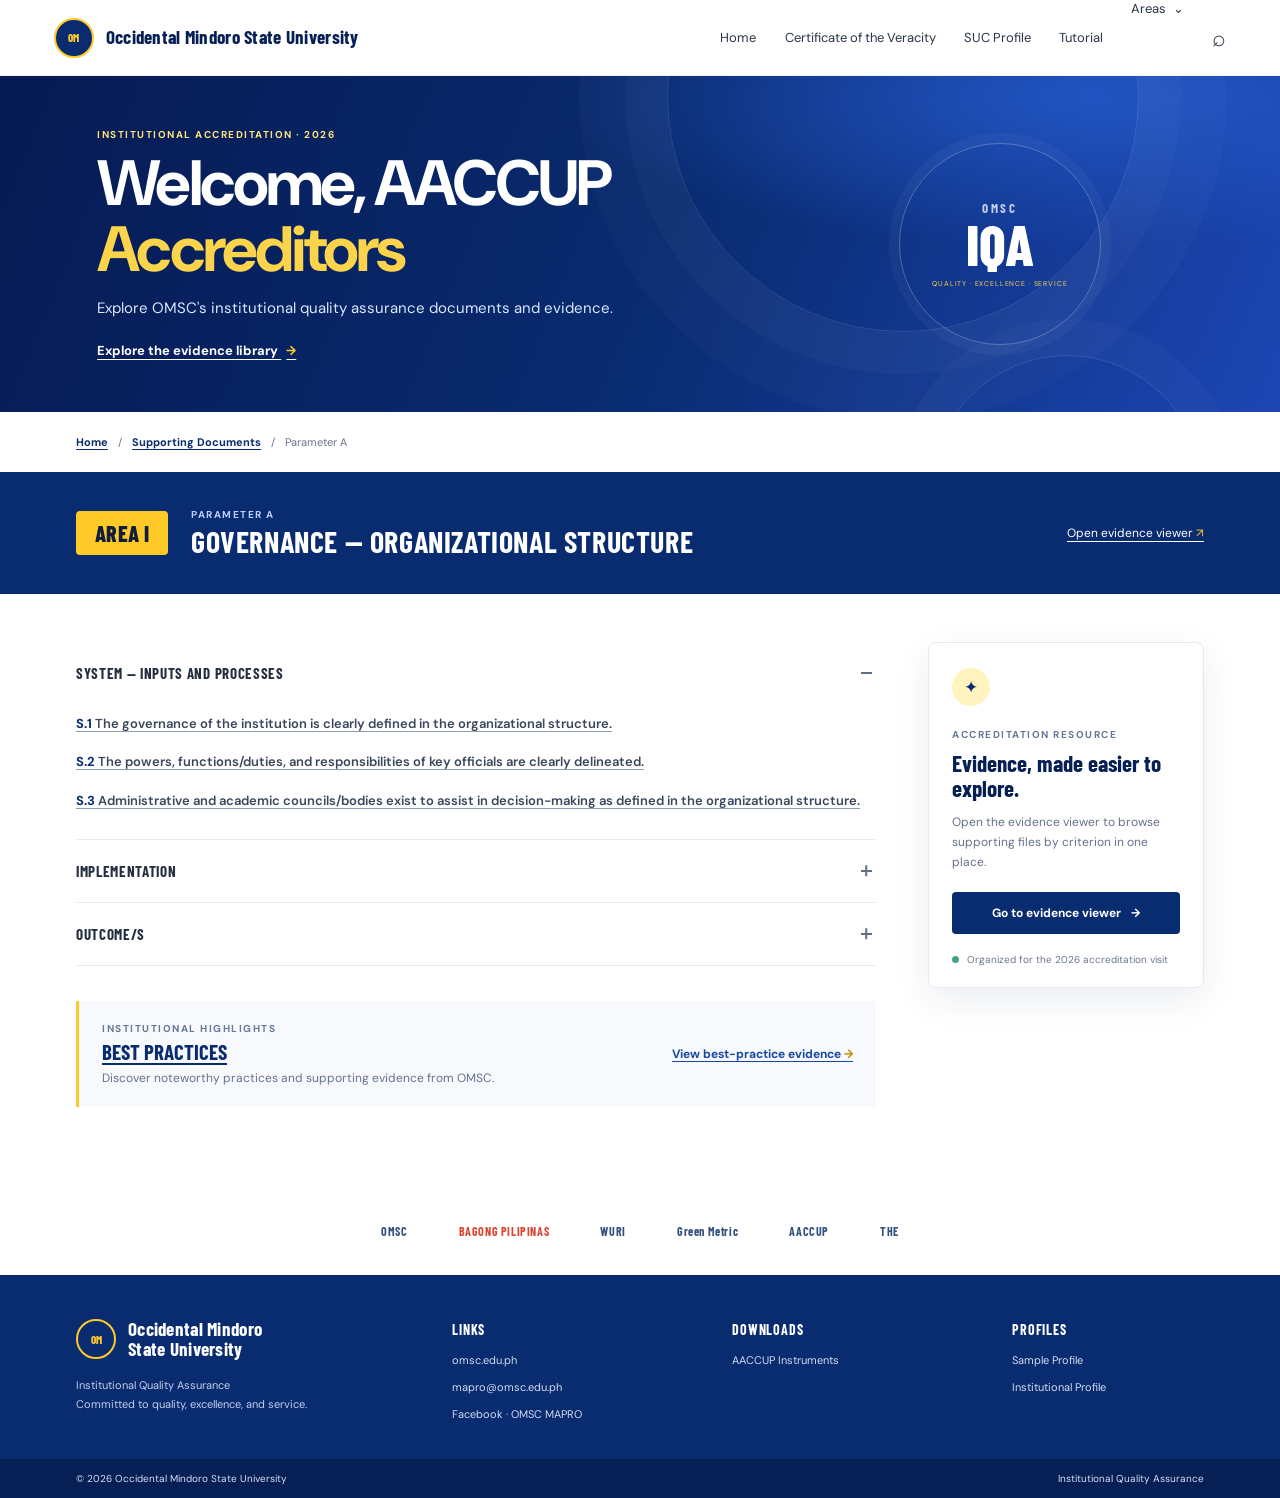
==== index.html @ 4f7237bc "Add files via upload" ====
<!doctype html>
<html lang="en">
  <head>
    <meta charset="utf-8">
    <meta name="viewport" content="width=device-width, initial-scale=1">
    <meta name="theme-color" content="#092b70">
    <meta name="description" content="Occidental Mindoro State University's institutional accreditation supporting documents.">
    <title>Area I — Governance and Organizational Structure | OMSC IQA</title>
    <link rel="stylesheet" href="styles.css">
  </head>
  <body>
    <a class="skip-link" href="#main">Skip to content</a>
    <header class="site-header">
      <a class="brand" href="index.html" aria-label="OMSC Institutional Quality Assurance home">
        <span class="brand-mark" aria-hidden="true">OM</span>
        <span class="brand-name">Occidental Mindoro<br class="brand-break"> State University</span>
      </a>
      <button class="menu-toggle" type="button" aria-expanded="false" aria-controls="site-nav">
        <span class="sr-only">Toggle navigation</span>
        <span></span><span></span><span></span>
      </button>
      <nav class="site-nav" id="site-nav" aria-label="Main navigation">
        <a href="index.html">Home</a>
        <a href="#veracity">Certificate of the Veracity</a>
        <a href="#profile">SUC Profile</a>
        <a href="#tutorial">Tutorial</a>
        <details class="areas-menu">
          <summary>Areas <span aria-hidden="true">⌄</span></summary>
          <div class="areas-dropdown">
            <a href="index.html" aria-current="page">Area I · Governance</a>
            <a href="evidence.html">Accreditation Evidence Viewer</a>
          </div>
        </details>
        <a class="nav-search" href="evidence.html" aria-label="Search accreditation evidence">⌕</a>
      </nav>
    </header>

    <main id="main">
      <section class="hero" aria-labelledby="hero-title">
        <div class="hero-inner">
          <p class="eyebrow">Institutional Accreditation · 2026</p>
          <h1 id="hero-title">Welcome, AACCUP<br><span>Accreditors</span></h1>
          <p class="hero-copy">Explore OMSC's institutional quality assurance documents and evidence.</p>
          <a class="hero-link" href="evidence.html">Explore the evidence library <span aria-hidden="true">→</span></a>
        </div>
        <div class="hero-seal" aria-hidden="true"><span>OMSC</span><strong>IQA</strong><small>QUALITY · EXCELLENCE · SERVICE</small></div>
      </section>

      <div class="breadcrumb-wrap">
        <nav class="breadcrumbs" aria-label="Breadcrumb">
          <a href="index.html">Home</a><span aria-hidden="true">/</span>
          <a href="index.html">Supporting Documents</a><span aria-hidden="true">/</span>
          <span aria-current="page">Parameter A</span>
        </nav>
      </div>

      <section class="area-heading">
        <div class="area-heading-inner">
          <span class="area-label">AREA I</span>
          <div>
            <p class="eyebrow">Parameter A</p>
            <h2>Governance — Organizational Structure</h2>
          </div>
          <a class="heading-action" href="evidence.html">Open evidence viewer <span aria-hidden="true">↗</span></a>
        </div>
      </section>

      <section class="content-layout" aria-label="Parameter A criteria">
        <div class="criteria-column">
          <article class="criteria-section">
            <details open>
              <summary><span>System — Inputs and Processes</span><span class="summary-icon" aria-hidden="true"></span></summary>
              <ul class="criteria-list">
                <li><a href="evidence.html?criterion=S.1"><span class="criterion-id">S.1</span> The governance of the institution is clearly defined in the organizational structure.</a></li>
                <li><a href="evidence.html?criterion=S.2"><span class="criterion-id">S.2</span> The powers, functions/duties, and responsibilities of key officials are clearly delineated.</a></li>
                <li><a href="evidence.html?criterion=S.3"><span class="criterion-id">S.3</span> Administrative and academic councils/bodies exist to assist in decision-making as defined in the organizational structure.</a></li>
              </ul>
            </details>
          </article>

          <article class="criteria-section">
            <details>
              <summary><span>Implementation</span><span class="summary-icon" aria-hidden="true"></span></summary>
              <ul class="criteria-list">
                <li><a href="evidence.html?criterion=I.1"><span class="criterion-id">I.1</span> The policy-making body demonstrates strong leadership and supports the institution's programs and operations.</a></li>
                <li><a href="evidence.html?criterion=I.2"><span class="criterion-id">I.2</span> The key officials follow the functional relationship structure in decision-making.</a></li>
                <li><a href="evidence.html?criterion=I.3"><span class="criterion-id">I.3</span> The organizational structure is used in defining the lines of communication and coordination.</a></li>
                <li><a href="evidence.html?criterion=I.4"><span class="criterion-id">I.4</span> The Administrative and Academic Councils function effectively.</a></li>
              </ul>
            </details>
          </article>

          <article class="criteria-section">
            <details>
              <summary><span>Outcome/s</span><span class="summary-icon" aria-hidden="true"></span></summary>
              <ul class="criteria-list">
                <li><a href="evidence.html?criterion=O.1"><span class="criterion-id">O.1</span> Functions of various units and implementation of programs and projects are well-coordinated.</a></li>
                <li><a href="evidence.html?criterion=O.2"><span class="criterion-id">O.2</span> Conflict in administrative jurisdictions and official relationships are minimal.</a></li>
                <li><a href="evidence.html?criterion=O.3"><span class="criterion-id">O.3</span> Stakeholders feel satisfied in the management of the institution.</a></li>
                <li><a href="evidence.html?criterion=O.4"><span class="criterion-id">O.4</span> Stronger cooperation and coordination among individuals and units are observable.</a></li>
                <li><a href="evidence.html?criterion=O.5"><span class="criterion-id">O.5</span> The governing body demonstrates integrity and objectivity in all transactions in the pursuit of the mission of the institution.</a></li>
                <li><a href="evidence.html?criterion=O.6"><span class="criterion-id">O.6</span> Various stakeholders' expression of satisfaction with openness and transparency in the dissemination of the Governing Body's decisions.</a></li>
              </ul>
            </details>
          </article>

          <section class="best-practices">
            <div>
              <p class="eyebrow">Institutional highlights</p>
              <h3><a href="evidence.html?criterion=BP">Best Practices</a></h3>
              <p>Discover noteworthy practices and supporting evidence from OMSC.</p>
            </div>
            <a class="text-link" href="evidence.html?criterion=BP">View best-practice evidence <span aria-hidden="true">→</span></a>
          </section>
        </div>
        <aside class="side-card">
          <span class="side-card-icon" aria-hidden="true">✦</span>
          <p class="eyebrow">Accreditation resource</p>
          <h3>Evidence, made easier to explore.</h3>
          <p>Open the evidence viewer to browse supporting files by criterion in one place.</p>
          <a class="button button-primary" href="evidence.html">Go to evidence viewer <span aria-hidden="true">→</span></a>
          <div class="side-card-note"><span class="status-dot"></span> Organized for the 2026 accreditation visit</div>
        </aside>
      </section>
    </main>

    <footer class="site-footer">
      <div class="footer-partners" aria-label="OMSC partner and recognition organizations">
        <span>OMSC</span><span>BAGONG PILIPINAS</span><span>WURI</span><span>Green Metric</span><span>AACCUP</span><span>THE</span>
      </div>
      <div class="footer-main">
        <div class="footer-about">
          <a class="brand brand-footer" href="index.html"><span class="brand-mark" aria-hidden="true">OM</span><span class="brand-name">Occidental Mindoro<br> State University</span></a>
          <p>Institutional Quality Assurance<br>Committed to quality, excellence, and service.</p>
        </div>
        <div class="footer-column"><h2>Links</h2><a href="https://omsc.edu.ph/">omsc.edu.ph</a><a href="mailto:mapro@omsc.edu.ph">mapro@omsc.edu.ph</a><a href="https://www.facebook.com/omscmapro">Facebook · OMSC MAPRO</a></div>
        <div class="footer-column"><h2>Downloads</h2><a href="#downloads">AACCUP Instruments</a></div>
        <div class="footer-column"><h2>Profiles</h2><a href="#profile">Sample Profile</a><a href="#profile">Institutional Profile</a></div>
      </div>
      <div class="footer-bottom"><span>© 2026 Occidental Mindoro State University</span><span>Institutional Quality Assurance</span></div>
    </footer>
    <script src="app.js"></script>
  </body>
</html>
---- styles.css ----
@import url("https://fonts.googleapis.com/css2?family=Barlow+Condensed:wght@600;700;800&family=DM+Sans:wght@400;500;600;700&display=swap");

:root {
  color-scheme: light;
  --navy: #092b70;
  --deep-navy: #061f55;
  --blue: #17499f;
  --gold: #ffc928;
  --ink: #17233a;
  --muted: #64718a;
  --line: #e4e9f1;
  --pale: #f4f7fc;
  --white: #fff;
  --shadow: 0 12px 36px rgba(19, 40, 79, .08);
  font-family: "DM Sans", "Segoe UI", sans-serif;
  color: var(--ink);
  background: #fff;
  font-synthesis: none;
  text-rendering: optimizeLegibility;
}

* { box-sizing: border-box; }
body { margin: 0; min-width: 320px; }
a { color: inherit; }
button, input { font: inherit; }
.sr-only { position: absolute; width: 1px; height: 1px; padding: 0; margin: -1px; overflow: hidden; clip: rect(0, 0, 0, 0); white-space: nowrap; border: 0; }
.skip-link { position: absolute; z-index: 20; top: -50px; left: 12px; padding: 10px 14px; background: #fff; color: var(--navy); }
.skip-link:focus { top: 10px; }

.site-header { height: 76px; padding: 0 clamp(20px, 4.2vw, 72px); display: flex; align-items: center; justify-content: space-between; gap: 24px; background: var(--white); position: relative; z-index: 5; border-bottom: 1px solid #eef1f5; }
.brand { display: inline-flex; align-items: center; gap: 12px; color: var(--deep-navy); text-decoration: none; flex-shrink: 0; }
.brand-mark { display: grid; place-items: center; width: 40px; aspect-ratio: 1; border-radius: 50%; border: 2px solid var(--gold); outline: 2px solid var(--navy); outline-offset: -5px; color: var(--gold); background: var(--navy); font: 800 11px "Barlow Condensed", sans-serif; }
.brand-name { font: 700 19px/1.06 "Barlow Condensed", "Arial Narrow", sans-serif; letter-spacing: .015em; }
.brand-break { display: none; }
.site-nav { height: 100%; display: flex; align-items: center; gap: clamp(15px, 2.2vw, 35px); }
.site-nav > a, .areas-menu > summary { display: flex; align-items: center; gap: 7px; color: #29354a; text-decoration: none; font-size: 13px; white-space: nowrap; cursor: pointer; transition: color .2s; }
.site-nav > a:hover, .areas-menu > summary:hover { color: var(--blue); }
.areas-menu { height: 100%; position: relative; display: flex; align-items: center; }
.areas-menu > summary { list-style: none; }
.areas-menu > summary::-webkit-details-marker { display: none; }
.areas-dropdown { position: absolute; top: calc(100% - 5px); right: 0; width: 245px; background: #fff; border: 1px solid var(--line); border-radius: 10px; box-shadow: var(--shadow); padding: 8px; }
.areas-dropdown a { display: block; padding: 11px 12px; border-radius: 6px; font-size: 13px; text-decoration: none; }
.areas-dropdown a:hover, .areas-dropdown a[aria-current="page"] { color: var(--blue); background: var(--pale); }
.nav-search { font-size: 23px !important; font-weight: 500; }
.menu-toggle { display: none; }

.hero { min-height: 336px; overflow: hidden; position: relative; display: flex; align-items: center; padding: 48px max(7.6vw, 30px); color: #fff; background: radial-gradient(ellipse at 85% 6%, rgba(38, 93, 209, .75), transparent 34%), linear-gradient(112deg, #061b54 2%, #092b70 52%, #1c46b4 100%); }
.hero::before, .hero::after { content: ""; position: absolute; border: 1px solid rgba(255,255,255,.12); border-radius: 50%; pointer-events: none; }
.hero::before { width: 470px; height: 470px; right: 11%; top: -216px; box-shadow: 0 0 0 42px rgba(255,255,255,.025), 0 0 0 88px rgba(255,255,255,.02); }
.hero::after { width: 270px; height: 270px; right: 6%; bottom: -215px; box-shadow: 0 0 0 36px rgba(255,255,255,.025); }
.hero-inner { position: relative; z-index: 1; max-width: 720px; }
.eyebrow { margin: 0 0 10px; color: #667797; font-size: 10px; font-weight: 700; letter-spacing: .15em; text-transform: uppercase; }
.hero .eyebrow { color: #ffe37a; }
.hero h1 { margin: 0; font-size: clamp(38px, 5.3vw, 64px); line-height: 1.02; letter-spacing: -.045em; font-weight: 700; }
.hero h1 span { color: #fbd44c; }
.hero-copy { margin: 16px 0 21px; color: #dce7ff; font-size: 15px; }
.hero-link { color: #fff; font-size: 13px; font-weight: 700; text-underline-offset: 4px; }
.hero-link span { margin-left: 5px; color: var(--gold); }
.hero-seal { position: absolute; right: 14%; top: 50%; transform: translateY(-50%); width: 202px; height: 202px; border: 1px solid rgba(255,255,255,.26); outline: 10px solid rgba(255,255,255,.035); border-radius: 50%; display: flex; flex-direction: column; align-items: center; justify-content: center; color: rgba(255,255,255,.75); }
.hero-seal span { font: 700 13px "Barlow Condensed", sans-serif; letter-spacing: .2em; }
.hero-seal strong { color: #fff; font: 800 57px/.98 "Barlow Condensed", sans-serif; }
.hero-seal small { margin-top: 8px; color: #fbd44c; font-size: 7px; letter-spacing: .12em; }

.breadcrumb-wrap { max-width: 1180px; margin: 0 auto; padding: 23px 26px; }
.breadcrumbs { display: flex; flex-wrap: wrap; align-items: center; gap: 10px; color: #69758a; font-size: 11px; }
.breadcrumbs a { color: var(--navy); font-weight: 700; text-decoration: underline; text-underline-offset: 3px; }
.area-heading { background: var(--navy); color: #fff; }
.area-heading-inner { max-width: 1180px; min-height: 122px; padding: 23px 26px; margin: 0 auto; display: flex; align-items: center; gap: 23px; }
.area-label { display: inline-flex; align-items: center; justify-content: center; flex: 0 0 auto; min-width: 92px; height: 44px; padding: 0 13px; color: #101d3b; background: var(--gold); border-radius: 4px; font: 800 22px "Barlow Condensed", sans-serif; letter-spacing: .02em; }
.area-heading .eyebrow { margin-bottom: 3px; color: #bdd0ff; }
.area-heading h2 { margin: 0; font: 700 clamp(21px, 3vw, 30px)/1.15 "Barlow Condensed", "Arial Narrow", sans-serif; text-transform: uppercase; letter-spacing: .02em; }
.heading-action { margin-left: auto; color: #fff; font-size: 12px; text-underline-offset: 4px; white-space: nowrap; }
.heading-action span { color: var(--gold); }

.content-layout { max-width: 1180px; margin: 0 auto; padding: 48px 26px 80px; display: grid; grid-template-columns: minmax(0, 1fr) 276px; gap: 52px; align-items: start; }
.criteria-column { min-width: 0; }
.criteria-section { border-bottom: 1px solid var(--line); }
.criteria-section details > summary { min-height: 62px; display: flex; justify-content: space-between; align-items: center; gap: 16px; color: #252f40; font: 700 15px "Barlow Condensed", "Arial Narrow", sans-serif; text-transform: uppercase; letter-spacing: .045em; list-style: none; cursor: pointer; }
.criteria-section details > summary::-webkit-details-marker { display: none; }
.summary-icon { position: relative; flex: 0 0 18px; width: 18px; height: 18px; }
.summary-icon::before, .summary-icon::after { content: ""; position: absolute; top: 8px; left: 3px; width: 11px; height: 1.5px; background: #627087; transition: transform .2s; }
.summary-icon::after { transform: rotate(90deg); }
.criteria-section details[open] .summary-icon::after { transform: rotate(0); }
.criteria-list { list-style: none; margin: 0; padding: 0 0 20px; }
.criteria-list li { padding: 8px 0; }
.criteria-list a { display: inline; color: #39465b; font-size: 13px; font-weight: 600; line-height: 1.65; text-decoration: underline; text-decoration-color: #8d9bb0; text-underline-offset: 3px; transition: color .15s, text-decoration-color .15s; }
.criteria-list a:hover { color: #17499f; text-decoration-color: var(--gold); }
.criterion-id { color: var(--navy); font-weight: 700; white-space: nowrap; }
.best-practices { margin-top: 35px; padding: 21px 23px; display: flex; align-items: center; justify-content: space-between; gap: 22px; background: #f7f9fd; border-left: 3px solid var(--gold); }
.best-practices .eyebrow { margin-bottom: 4px; }
.best-practices h3 { margin: 0; font: 700 21px "Barlow Condensed", sans-serif; text-transform: uppercase; }
.best-practices h3 a { color: var(--navy); text-decoration: underline; text-underline-offset: 3px; }
.best-practices p:last-child { margin: 6px 0 0; color: var(--muted); font-size: 12px; }
.text-link { color: var(--blue); font-size: 12px; font-weight: 700; text-decoration: underline; text-underline-offset: 3px; white-space: nowrap; }
.text-link span { color: #bd8d00; }
.side-card { padding: 25px 23px 20px; border: 1px solid var(--line); border-radius: 8px; box-shadow: var(--shadow); }
.side-card-icon { display: grid; place-items: center; width: 38px; height: 38px; margin-bottom: 22px; border-radius: 50%; color: var(--navy); background: #fff3bf; font-size: 17px; }
.side-card h3 { margin: 0 0 10px; color: var(--deep-navy); font: 700 23px/1.1 "Barlow Condensed", sans-serif; }
.side-card > p:not(.eyebrow) { margin: 0 0 19px; color: var(--muted); font-size: 12px; line-height: 1.7; }
.button { min-height: 42px; padding: 0 15px; display: inline-flex; align-items: center; justify-content: center; gap: 10px; border: 0; border-radius: 4px; font-size: 12px; font-weight: 700; text-decoration: none; transition: background .15s, transform .15s; }
.button:hover { transform: translateY(-1px); }
.button-primary { color: #fff; background: var(--navy); }
.button-primary:hover { background: #12418f; }
.side-card .button { width: 100%; }
.side-card-note { margin-top: 18px; display: flex; align-items: flex-start; gap: 8px; color: #6a778c; font-size: 10px; line-height: 1.5; }
.status-dot { width: 7px; height: 7px; margin-top: 4px; flex: 0 0 7px; border-radius: 50%; background: #45a47a; }

.footer-partners { min-height: 88px; padding: 20px 24px; display: flex; justify-content: center; align-items: center; flex-wrap: wrap; gap: clamp(20px, 4vw, 58px); color: #34517c; background: #fff; }
.footer-partners span { font: 700 12px "Barlow Condensed", sans-serif; letter-spacing: .05em; }
.footer-partners span:nth-child(2) { color: #d94733; }
.footer-main { padding: 44px max(calc((100vw - 1128px)/2), 32px) 38px; display: grid; grid-template-columns: 1.4fr 1fr 1fr .8fr; gap: 40px; color: #fff; background: var(--navy); }
.brand-footer { color: #fff; }
.brand-footer .brand-mark { border-color: var(--gold); }
.footer-about p { margin: 16px 0 0; color: #c4d0e9; font-size: 11px; line-height: 1.8; }
.footer-column { display: flex; flex-direction: column; align-items: flex-start; gap: 13px; }
.footer-column h2 { margin: 2px 0 2px; font: 700 14px "Barlow Condensed", sans-serif; letter-spacing: .06em; text-transform: uppercase; }
.footer-column a { color: #d3ddf1; font-size: 11px; text-decoration: none; }
.footer-column a:hover { color: #fff; text-decoration: underline; text-underline-offset: 3px; }
.footer-bottom { padding: 13px max(calc((100vw - 1128px)/2), 32px); display: flex; justify-content: space-between; gap: 12px; color: #d7e0f2; background: var(--deep-navy); font-size: 10px; }

/* Evidence viewer */
.viewer-page { background: #f4f6fa; min-height: 100vh; }
.viewer-main { max-width: 1320px; padding: 22px 30px 54px; margin: 0 auto; }
.viewer-breadcrumbs { margin-bottom: 18px; }
.viewer-intro { min-height: 177px; padding: 27px 34px; display: flex; justify-content: space-between; align-items: center; gap: 25px; color: #fff; background: linear-gradient(110deg, var(--deep-navy), #123c91); border-radius: 9px 9px 0 0; position: relative; overflow: hidden; }
.viewer-intro::after { content: ""; position: absolute; width: 260px; height: 260px; right: 16%; top: -150px; border: 1px solid rgba(255,255,255,.12); border-radius: 50%; box-shadow: 0 0 0 28px rgba(255,255,255,.03), 0 0 0 59px rgba(255,255,255,.025); }
.viewer-intro > * { position: relative; z-index: 1; }
.viewer-intro .eyebrow { color: #ffe37a; }
.viewer-intro h1 { margin: 0; font-size: clamp(28px, 4vw, 42px); line-height: 1.1; letter-spacing: -.035em; }
.viewer-intro h1 span { color: #fbd44c; }
.intro-copy { max-width: 640px; margin: 10px 0 0; color: #d6e2fc; font-size: 13px; line-height: 1.6; }
.button-light { flex: 0 0 auto; color: var(--navy); background: #fff; }
.button-light:hover { background: #fff3c1; }
.viewer-workspace { min-height: 590px; display: grid; grid-template-columns: 332px minmax(0, 1fr); background: #fff; border-radius: 0 0 9px 9px; box-shadow: var(--shadow); overflow: hidden; }
.evidence-sidebar { padding: 25px 20px 18px; border-right: 1px solid var(--line); display: flex; flex-direction: column; }
.sidebar-heading { display: flex; justify-content: space-between; align-items: center; }
.sidebar-heading .eyebrow { margin-bottom: 3px; }
.sidebar-heading h2 { margin: 0; color: var(--deep-navy); font: 700 25px "Barlow Condensed", sans-serif; }
.area-label-small { min-width: 35px; width: 35px; height: 35px; padding: 0; font-size: 19px; }
.sidebar-subtitle { margin: 8px 0 18px; color: var(--muted); font-size: 11px; }
.search-field { height: 38px; display: flex; align-items: center; gap: 8px; padding: 0 10px; border: 1px solid #e0e6ef; border-radius: 5px; color: #8390a4; }
.search-field > span { font-size: 22px; }
.search-field input { width: 100%; border: 0; outline: 0; color: var(--ink); background: transparent; font-size: 11px; }
.search-field:focus-within { border-color: #7296d3; box-shadow: 0 0 0 3px rgba(23,73,159,.08); }
.filter-row { margin: 12px 0 14px; display: flex; flex-wrap: wrap; gap: 5px; }
.filter-chip { padding: 5px 8px; color: #68758a; border: 1px solid #e3e8f0; border-radius: 3px; background: #fff; font-size: 9px; cursor: pointer; }
.filter-chip:hover, .filter-chip.is-active { color: #fff; border-color: var(--navy); background: var(--navy); }
.criteria-navigation { flex: 1; }
.criteria-group { margin-bottom: 15px; }
.criteria-group h3 { margin: 0 0 5px; color: #65728a; font: 700 10px "Barlow Condensed", sans-serif; letter-spacing: .07em; text-transform: uppercase; }
.criterion-option { width: 100%; padding: 9px 8px; display: flex; align-items: flex-start; gap: 9px; text-align: left; color: #58657b; border: 0; border-radius: 4px; background: transparent; cursor: pointer; }
.criterion-option:hover { background: #f5f7fb; }
.criterion-option.is-selected { color: var(--navy); background: #edf3ff; }
.option-id { flex: 0 0 32px; color: var(--blue); font-size: 10px; font-weight: 700; }
.option-text { font-size: 10px; line-height: 1.45; }
.no-results { color: var(--muted); font-size: 12px; }
.sidebar-foot { padding-top: 13px; display: flex; align-items: flex-start; gap: 8px; border-top: 1px solid var(--line); color: #7a879a; font-size: 9px; line-height: 1.45; }
.document-panel { min-width: 0; display: flex; flex-direction: column; }
.document-toolbar { min-height: 48px; padding: 0 25px; display: flex; justify-content: space-between; align-items: center; gap: 12px; border-bottom: 1px solid var(--line); }
.document-crumb { display: flex; align-items: center; gap: 8px; color: #7c899b; font-size: 10px; }
.document-label { color: #7a879b; font-size: 8px; font-weight: 700; letter-spacing: .1em; }
.document-content { flex: 1; padding: 27px; display: flex; flex-direction: column; }
.selected-criterion { margin-bottom: 23px; }
.selected-criterion .eyebrow { margin-bottom: 8px; }
.selected-criterion h1 { margin: 0; color: var(--deep-navy); font: 700 23px "Barlow Condensed", sans-serif; }
.selected-criterion h1 .criterion-id { margin-right: 5px; }
.selected-description { max-width: 780px; margin: 8px 0 0; color: #59677d; font-size: 12px; line-height: 1.65; }
.evidence-picker { margin: -5px 0 16px; }
.evidence-picker-label { display: block; margin-bottom: 7px; color: #65728a; font-size: 10px; font-weight: 700; }
.evidence-picker-options { display: flex; flex-wrap: wrap; gap: 7px; }
.evidence-option { min-height: 34px; padding: 7px 10px; display: inline-flex; align-items: center; gap: 7px; color: #53627a; border: 1px solid #dfe5ee; border-radius: 4px; background: #fff; font-size: 10px; text-align: left; cursor: pointer; }
.evidence-option:hover { border-color: #9aafd1; background: #f7f9fd; }
.evidence-option.is-selected { color: var(--navy); border-color: #9bb4dd; background: #edf3ff; font-weight: 700; }
.evidence-option > span { color: #a27a08; font-size: 13px; }
.evidence-config-warning { margin: -5px 0 13px; color: #9c451e; font-size: 10px; line-height: 1.5; }
.drive-path { margin: -5px 0 21px; padding: 13px 15px; display: flex; align-items: center; flex-wrap: wrap; gap: 8px; color: #64718a; border: 1px solid #e3e8f0; border-radius: 5px; background: #f8faff; font-size: 11px; line-height: 1.6; }
.drive-path a { color: var(--blue); text-decoration: none; }
.drive-path a:hover { text-decoration: underline; text-underline-offset: 3px; }
.drive-path [aria-current="page"] { color: var(--deep-navy); font-weight: 700; }
.path-separator { color: #9aa6b8; font-size: 16px; }
.pdf-library { margin-bottom: 22px; }
.pdf-library-heading, .pdf-preview-heading { margin-bottom: 10px; display: flex; align-items: center; justify-content: space-between; gap: 14px; }
.pdf-library-heading .eyebrow, .pdf-preview-heading .eyebrow { margin-bottom: 3px; }
.pdf-library-heading h2, .pdf-preview-heading h2 { margin: 0; color: var(--deep-navy); font: 700 18px "Barlow Condensed", sans-serif; overflow-wrap: anywhere; }
.file-count { padding: 5px 9px; color: #53627a; border: 1px solid #e2e7ef; border-radius: 20px; background: #fff; font-size: 10px; white-space: nowrap; }
.pdf-file-list { overflow: hidden; border: 1px solid #e0e6ef; border-radius: 6px; }
.pdf-file-card { min-width: 0; display: flex; align-items: center; justify-content: space-between; gap: 12px; padding: 10px 13px; background: #fff; }
.pdf-file-card + .pdf-file-card { border-top: 1px solid #e8ecf2; }
.pdf-file-card:hover { background: #f9fbff; }
.pdf-file-card.is-selected { background: #f0f5ff; box-shadow: inset 3px 0 0 var(--blue); }
.pdf-file-select { min-width: 0; padding: 0; display: flex; align-items: center; gap: 11px; flex: 1; border: 0; background: transparent; text-align: left; cursor: pointer; }
.pdf-icon { width: 30px; height: 36px; flex: 0 0 30px; display: grid; place-items: center; color: #fff; background: #d74b4b; border-radius: 3px; font-size: 8px; font-weight: 700; }
.pdf-file-info { min-width: 0; display: flex; flex-direction: column; gap: 4px; }
.pdf-file-name { color: #293750; font-size: 11px; font-weight: 600; line-height: 1.4; overflow-wrap: anywhere; }
.pdf-file-meta { display: flex; flex-wrap: wrap; gap: 5px 12px; color: #7c899d; font-size: 9px; }
.pdf-open-link { flex: 0 0 auto; color: var(--blue); font-size: 10px; font-weight: 700; text-decoration: none; }
.pdf-open-link:hover { text-decoration: underline; text-underline-offset: 3px; }
.pdf-preview { min-width: 0; }
.pdf-preview-heading { align-items: flex-end; }
.pdf-preview-heading > div { min-width: 0; }
.pdf-preview-heading h2 { max-width: 600px; }
.pdf-preview-heading .button { flex: 0 0 auto; }
.folder-browser { min-width: 0; }
.folder-browser-heading { margin-bottom: 10px; display: flex; align-items: flex-end; justify-content: space-between; gap: 14px; }
.folder-browser-heading h2 { margin: 0; color: var(--deep-navy); font: 700 18px "Barlow Condensed", sans-serif; overflow-wrap: anywhere; }
.folder-preview-frame { height: min(65vh, 720px); min-height: 420px; }
.folder-preview-frame iframe { min-height: 420px; }
.drive-actions { padding-bottom: 13px; display: flex; justify-content: space-between; align-items: center; gap: 14px; }
.drive-status { display: flex; align-items: center; gap: 7px; color: #53657d; font-size: 10px; }
.preview-frame { min-height: 390px; flex: 1; overflow: hidden; border: 1px solid #e0e6ef; border-radius: 5px; background: #f8f9fc; }
.preview-frame iframe { width: 100%; height: 100%; min-height: 390px; border: 0; }
.pdf-preview-frame { height: min(65vh, 720px); min-height: 420px; }
.pdf-preview-frame iframe { min-height: 420px; }
.preview-note { margin: 10px 0 0; color: #7a8799; font-size: 10px; line-height: 1.5; }
.empty-evidence { min-height: 370px; flex: 1; padding: 35px; display: flex; flex-direction: column; align-items: center; justify-content: center; text-align: center; border: 1px dashed #d3dce9; border-radius: 6px; background: #fafbfe; }
.empty-icon { width: 48px; height: 48px; margin-bottom: 17px; display: grid; place-items: center; border-radius: 50%; color: var(--navy); background: #eaf0fb; font-size: 20px; }
.empty-evidence .eyebrow { margin-bottom: 6px; }
.empty-evidence h2 { margin: 0; color: var(--deep-navy); font: 700 22px "Barlow Condensed", sans-serif; }
.empty-evidence > p:not(.eyebrow) { max-width: 450px; color: #69768b; font-size: 11px; line-height: 1.7; }
.empty-evidence code { padding: 2px 4px; color: var(--navy); background: #edf1f8; border-radius: 3px; }
.empty-evidence .text-link { margin-top: 7px; }
.viewer-footer { max-width: 1320px; margin: 0 auto; padding: 0 30px 24px; display: flex; justify-content: space-between; gap: 12px; color: #6c788c; font-size: 10px; }
.viewer-footer a { color: var(--navy); font-weight: 700; }

@media (min-width: 901px) {
  .site-header { position: sticky; top: 0; }
}

@media (max-width: 900px) {
  .site-header { padding: 0 24px; }
  .site-nav { gap: 15px; }
  .site-nav > a, .areas-menu > summary { font-size: 11px; }
  .content-layout { grid-template-columns: minmax(0, 1fr) 245px; gap: 28px; }
  .hero-seal { right: 7%; opacity: .6; }
  .viewer-workspace { grid-template-columns: 1fr; }
  .evidence-sidebar { padding-right: 18px; padding-left: 18px; border-right: 0; border-bottom: 1px solid var(--line); }
  .document-content { padding: 22px; }
}

@media (max-width: 700px) {
  .site-header { height: 66px; padding: 0 18px; }
  .brand-mark { width: 35px; }
  .brand-name { font-size: 17px; }
  .brand-break { display: initial; }
  .menu-toggle { width: 40px; height: 40px; padding: 10px; display: flex; flex-direction: column; justify-content: center; gap: 5px; border: 1px solid var(--line); border-radius: 5px; background: #fff; }
  .menu-toggle span:not(.sr-only) { display: block; width: 18px; height: 2px; background: var(--navy); }
  .site-nav { position: absolute; top: 65px; left: 0; right: 0; height: auto; padding: 9px 18px 16px; display: none; flex-direction: column; align-items: stretch; gap: 0; background: #fff; border-bottom: 1px solid var(--line); box-shadow: 0 8px 15px rgba(13,34,72,.08); }
  .site-nav.is-open { display: flex; }
  .site-nav > a, .areas-menu > summary { min-height: 42px; font-size: 13px; }
  .areas-menu { min-height: 42px; display: block; }
  .areas-menu > summary { display: flex; }
  .areas-dropdown { z-index: 2; top: 36px; left: 0; right: auto; }
  .nav-search { display: none !important; }
  .hero { min-height: 315px; padding: 42px 25px; }
  .hero h1 { font-size: clamp(38px, 10vw, 54px); }
  .hero-copy { max-width: 330px; font-size: 13px; line-height: 1.6; }
  .hero-seal { width: 155px; height: 155px; right: -58px; top: 68%; opacity: .18; }
  .hero-seal strong { font-size: 42px; }
  .breadcrumb-wrap { padding: 18px 20px; }
  .area-heading-inner { min-height: 112px; padding: 20px; gap: 14px; }
  .area-label { min-width: 72px; height: 39px; padding: 0 8px; font-size: 18px; }
  .area-heading h2 { font-size: 22px; }
  .heading-action { display: none; }
  .content-layout { padding: 30px 20px 50px; grid-template-columns: 1fr; gap: 25px; }
  .criteria-section details > summary { min-height: 58px; }
  .criteria-list a { font-size: 12px; }
  .side-card { max-width: none; }
  .footer-partners { gap: 16px 24px; min-height: 76px; }
  .footer-main { padding: 32px 22px; grid-template-columns: 1fr 1fr; gap: 29px 20px; }
  .footer-about { grid-column: 1 / -1; }
  .footer-bottom { padding: 12px 22px; flex-direction: column; }
  .viewer-main { padding: 16px 14px 35px; }
  .viewer-intro { min-height: 185px; padding: 23px 20px; align-items: flex-start; flex-direction: column; gap: 15px; }
  .viewer-intro h1 { font-size: 32px; }
  .intro-copy { font-size: 11px; }
  .viewer-intro .button { min-height: 36px; }
  .viewer-workspace { grid-template-columns: 1fr; }
  .evidence-sidebar { border-right: 0; border-bottom: 1px solid var(--line); }
  .criteria-navigation { max-height: none; overflow: visible; }
  .criteria-group { margin-bottom: 10px; }
  .criterion-option { padding: 7px 8px; }
  .sidebar-foot { margin-top: 6px; }
  .document-toolbar { padding: 0 16px; }
  .document-label { font-size: 7px; }
  .document-content { padding: 19px 16px; }
  .selected-criterion h1 { font-size: 21px; }
  .pdf-file-card { align-items: flex-start; padding: 10px; }
  .pdf-open-link { margin-top: 10px; }
  .pdf-preview-heading { align-items: flex-start; flex-direction: column; }
  .pdf-preview-frame, .pdf-preview-frame iframe { min-height: 360px; }
  .folder-browser-heading { align-items: flex-start; flex-direction: column; }
  .folder-preview-frame, .folder-preview-frame iframe { min-height: 360px; }
  .drive-actions { align-items: flex-start; flex-direction: column; }
  .preview-frame, .preview-frame iframe { min-height: 360px; }
  .empty-evidence { min-height: 320px; padding: 23px 15px; }
  .viewer-footer { padding: 0 15px 20px; }
}

@media (prefers-reduced-motion: reduce) {
  *, *::before, *::after { scroll-behavior: auto !important; transition-duration: .01ms !important; }
}
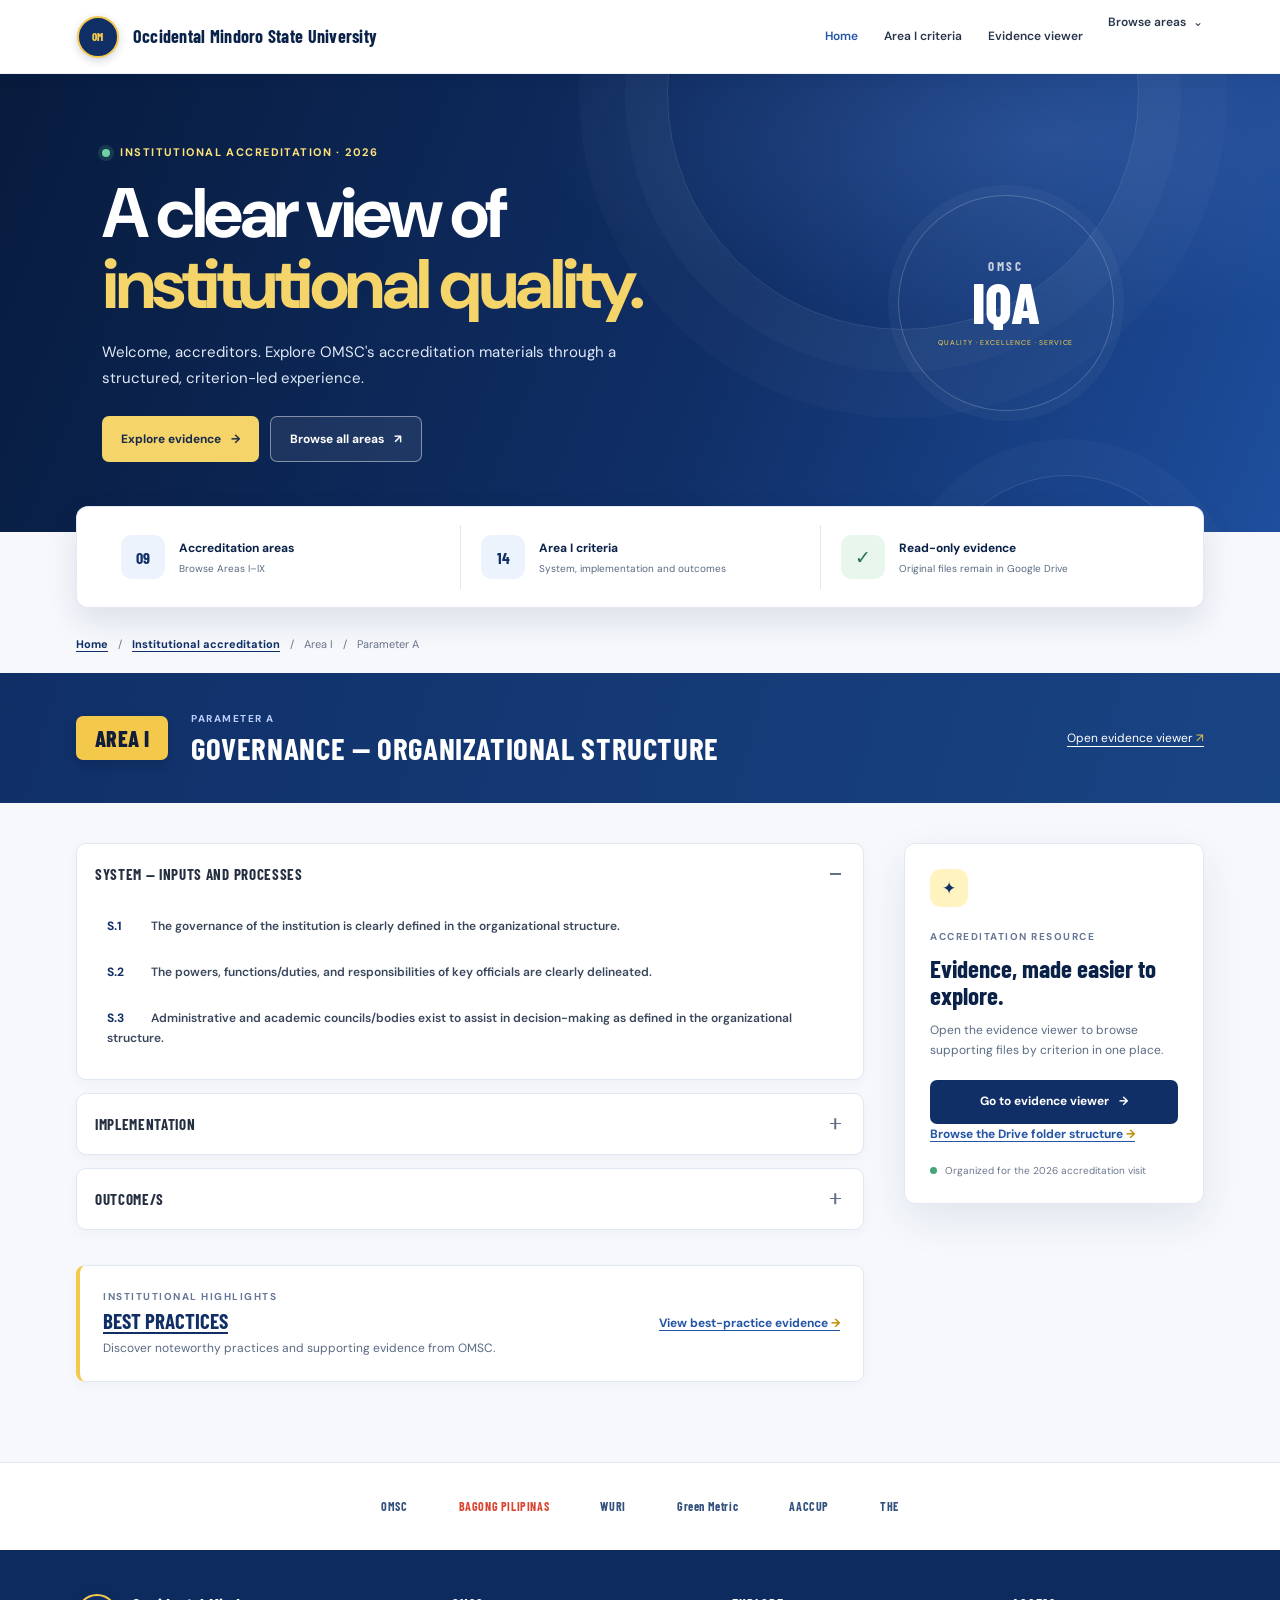
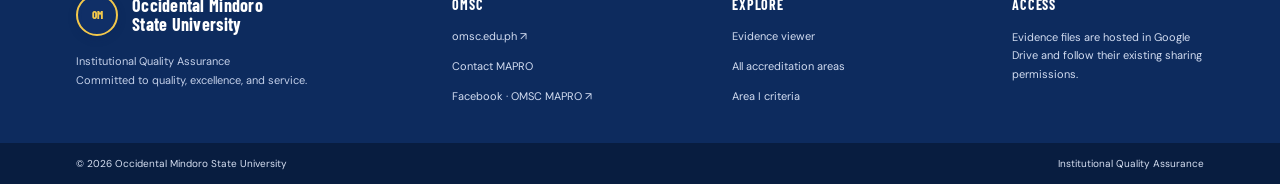
==== commit d54dc091: "Add professional accreditation area directory Summarize the scanned Area I–IX structure and improve " ====
--- a/index.html
+++ b/index.html
@@ -4,9 +4,9 @@
     <meta charset="utf-8">
     <meta name="viewport" content="width=device-width, initial-scale=1">
     <meta name="theme-color" content="#092b70">
-    <meta name="description" content="Occidental Mindoro State University's institutional accreditation supporting documents.">
-    <title>Area I — Governance and Organizational Structure | OMSC IQA</title>
-    <link rel="stylesheet" href="styles.css">
+    <meta name="description" content="Explore Occidental Mindoro State University's 2026 institutional accreditation areas, criteria, and supporting evidence.">
+    <title>Institutional Accreditation 2026 | OMSC IQA</title>
+    <link rel="stylesheet" href="styles.css?v=7">
   </head>
   <body>
     <a class="skip-link" href="#main">Skip to content</a>
@@ -20,36 +20,54 @@
         <span></span><span></span><span></span>
       </button>
       <nav class="site-nav" id="site-nav" aria-label="Main navigation">
-        <a href="index.html">Home</a>
-        <a href="#veracity">Certificate of the Veracity</a>
-        <a href="#profile">SUC Profile</a>
-        <a href="#tutorial">Tutorial</a>
+        <a href="index.html" aria-current="page">Home</a>
+        <a href="#criteria">Area I criteria</a>
+        <a href="evidence.html">Evidence viewer</a>
         <details class="areas-menu">
-          <summary>Areas <span aria-hidden="true">⌄</span></summary>
+          <summary>Browse areas <span aria-hidden="true">⌄</span></summary>
           <div class="areas-dropdown">
             <a href="index.html" aria-current="page">Area I · Governance</a>
             <a href="evidence.html">Accreditation Evidence Viewer</a>
+            <a href="drive-structure.html">All accreditation areas</a>
           </div>
         </details>
-        <a class="nav-search" href="evidence.html" aria-label="Search accreditation evidence">⌕</a>
       </nav>
     </header>
 
     <main id="main">
       <section class="hero" aria-labelledby="hero-title">
         <div class="hero-inner">
-          <p class="eyebrow">Institutional Accreditation · 2026</p>
-          <h1 id="hero-title">Welcome, AACCUP<br><span>Accreditors</span></h1>
-          <p class="hero-copy">Explore OMSC's institutional quality assurance documents and evidence.</p>
-          <a class="hero-link" href="evidence.html">Explore the evidence library <span aria-hidden="true">→</span></a>
+          <p class="eyebrow"><span class="hero-status-dot" aria-hidden="true"></span> Institutional Accreditation · 2026</p>
+          <h1 id="hero-title">A clear view of<br><span>institutional quality.</span></h1>
+          <p class="hero-copy">Welcome, accreditors. Explore OMSC's accreditation materials through a structured, criterion-led experience.</p>
+          <div class="hero-actions">
+            <a class="button button-gold" href="evidence.html">Explore evidence <span aria-hidden="true">→</span></a>
+            <a class="button button-outline-light" href="drive-structure.html">Browse all areas <span aria-hidden="true">↗</span></a>
+          </div>
         </div>
         <div class="hero-seal" aria-hidden="true"><span>OMSC</span><strong>IQA</strong><small>QUALITY · EXCELLENCE · SERVICE</small></div>
+      </section>
+
+      <section class="overview-strip" aria-label="Accreditation overview">
+        <article class="overview-card">
+          <span class="overview-icon" aria-hidden="true">09</span>
+          <div><strong>Accreditation areas</strong><span>Browse Areas I–IX</span></div>
+        </article>
+        <article class="overview-card">
+          <span class="overview-icon" aria-hidden="true">14</span>
+          <div><strong>Area I criteria</strong><span>System, implementation and outcomes</span></div>
+        </article>
+        <article class="overview-card">
+          <span class="overview-icon overview-icon-check" aria-hidden="true">✓</span>
+          <div><strong>Read-only evidence</strong><span>Original files remain in Google Drive</span></div>
+        </article>
       </section>
 
       <div class="breadcrumb-wrap">
         <nav class="breadcrumbs" aria-label="Breadcrumb">
           <a href="index.html">Home</a><span aria-hidden="true">/</span>
-          <a href="index.html">Supporting Documents</a><span aria-hidden="true">/</span>
+          <a href="drive-structure.html">Institutional accreditation</a><span aria-hidden="true">/</span>
+          <span>Area I</span><span aria-hidden="true">/</span>
           <span aria-current="page">Parameter A</span>
         </nav>
       </div>
@@ -65,7 +83,7 @@
         </div>
       </section>
 
-      <section class="content-layout" aria-label="Parameter A criteria">
+      <section class="content-layout" id="criteria" aria-label="Parameter A criteria">
         <div class="criteria-column">
           <article class="criteria-section">
             <details open>
@@ -119,6 +137,7 @@
           <h3>Evidence, made easier to explore.</h3>
           <p>Open the evidence viewer to browse supporting files by criterion in one place.</p>
           <a class="button button-primary" href="evidence.html">Go to evidence viewer <span aria-hidden="true">→</span></a>
+          <p class="side-card-secondary"><a class="text-link" href="drive-structure.html">Browse the Drive folder structure <span aria-hidden="true">→</span></a></p>
           <div class="side-card-note"><span class="status-dot"></span> Organized for the 2026 accreditation visit</div>
         </aside>
       </section>
@@ -133,12 +152,12 @@
           <a class="brand brand-footer" href="index.html"><span class="brand-mark" aria-hidden="true">OM</span><span class="brand-name">Occidental Mindoro<br> State University</span></a>
           <p>Institutional Quality Assurance<br>Committed to quality, excellence, and service.</p>
         </div>
-        <div class="footer-column"><h2>Links</h2><a href="https://omsc.edu.ph/">omsc.edu.ph</a><a href="mailto:mapro@omsc.edu.ph">mapro@omsc.edu.ph</a><a href="https://www.facebook.com/omscmapro">Facebook · OMSC MAPRO</a></div>
-        <div class="footer-column"><h2>Downloads</h2><a href="#downloads">AACCUP Instruments</a></div>
-        <div class="footer-column"><h2>Profiles</h2><a href="#profile">Sample Profile</a><a href="#profile">Institutional Profile</a></div>
+        <div class="footer-column"><h2>OMSC</h2><a href="https://omsc.edu.ph/" target="_blank" rel="noopener noreferrer">omsc.edu.ph <span aria-hidden="true">↗</span></a><a href="mailto:mapro@omsc.edu.ph">Contact MAPRO</a><a href="https://www.facebook.com/omscmapro" target="_blank" rel="noopener noreferrer">Facebook · OMSC MAPRO <span aria-hidden="true">↗</span></a></div>
+        <div class="footer-column"><h2>Explore</h2><a href="evidence.html">Evidence viewer</a><a href="drive-structure.html">All accreditation areas</a><a href="#criteria">Area I criteria</a></div>
+        <div class="footer-column"><h2>Access</h2><span>Evidence files are hosted in Google Drive and follow their existing sharing permissions.</span></div>
       </div>
       <div class="footer-bottom"><span>© 2026 Occidental Mindoro State University</span><span>Institutional Quality Assurance</span></div>
     </footer>
-    <script src="app.js"></script>
+    <script src="app.js?v=5"></script>
   </body>
 </html>
--- a/styles.css
+++ b/styles.css
@@ -179,6 +179,32 @@
 .drive-path [aria-current="page"] { color: var(--deep-navy); font-weight: 700; }
 .path-separator { color: #9aa6b8; font-size: 16px; }
 .pdf-library { margin-bottom: 22px; }
+.drive-structure-panel { padding: 28px; background: #fff; border-radius: 0 0 9px 9px; box-shadow: var(--shadow); }
+.drive-structure-heading { margin-bottom: 20px; display: flex; align-items: center; justify-content: space-between; gap: 22px; }
+.drive-structure-heading h2 { margin: 0; color: var(--deep-navy); font: 700 21px "Barlow Condensed", sans-serif; }
+.drive-structure-heading p:last-child { max-width: 720px; margin: 7px 0 0; color: var(--muted); font-size: 12px; line-height: 1.6; }
+.area-directory { margin: 24px 0 28px; padding: 22px; border: 1px solid var(--line); border-radius: 11px; background: linear-gradient(180deg, #fbfcff, #f5f8fd); }
+.area-directory-heading { margin-bottom: 16px; display: flex; align-items: flex-end; justify-content: space-between; gap: 14px; }
+.area-directory-heading .eyebrow { margin-bottom: 3px; }
+.area-directory-heading h2 { margin: 0; color: var(--deep-navy); font: 700 23px "Barlow Condensed", sans-serif; }
+.area-directory-count { padding: 6px 10px; color: #53627a; border: 1px solid #e2e7ef; border-radius: 20px; background: #fff; font-size: 10px; font-weight: 700; white-space: nowrap; }
+.area-directory-grid { display: grid; grid-template-columns: repeat(3, minmax(0, 1fr)); gap: 11px; }
+.area-card { min-width: 0; min-height: 166px; padding: 15px; display: flex; flex-direction: column; align-items: flex-start; gap: 8px; color: var(--ink); border: 1px solid #e0e6ef; border-radius: 9px; background: #fff; text-align: left; cursor: pointer; transition: transform .16s, border-color .16s, box-shadow .16s, background .16s; }
+.area-card:hover { transform: translateY(-2px); border-color: #a9bddb; box-shadow: 0 9px 22px rgba(17,39,75,.08); }
+.area-card[aria-pressed="true"] { border-color: #7f9dca; background: #f3f7ff; box-shadow: inset 3px 0 0 var(--blue), 0 5px 16px rgba(17,39,75,.06); }
+.area-card-top { width: 100%; display: flex; align-items: center; justify-content: space-between; color: var(--blue); font-size: 9px; font-weight: 800; letter-spacing: .11em; }
+.area-card-icon { width: 31px; height: 31px; display: grid; place-items: center; color: #8a6b15; border-radius: 9px; background: #fff4cf; font: 700 12px "Barlow Condensed", sans-serif; letter-spacing: 0; }
+.area-card > strong { color: var(--deep-navy); font-size: 12px; line-height: 1.45; }
+.area-card-summary { color: #69788e; font-size: 10px; line-height: 1.5; }
+.area-card-action { margin-top: auto; display: flex; align-items: center; gap: 6px; color: var(--blue); font-size: 10px; font-weight: 700; }
+.area-directory-disclaimer { margin: 14px 0 0; color: #76839a; font-size: 10px; line-height: 1.6; }
+.area-selection-status { min-height: 35px; margin: 0 0 10px; padding: 8px 11px; color: #345276; border: 1px solid #dce7f5; border-radius: 6px; background: #f3f7fd; font-size: 10px; line-height: 1.5; }
+.drive-area-shortcuts { margin-bottom: 14px; display: flex; flex-wrap: wrap; gap: 7px; }
+.drive-area-button { padding: 7px 11px; color: #53627a; border: 1px solid #dfe5ee; border-radius: 4px; background: #fff; font-size: 10px; cursor: pointer; }
+.drive-area-button:hover, .drive-area-button.is-active { color: #fff; border-color: var(--navy); background: var(--navy); }
+.drive-structure-frame { height: min(72vh, 760px); min-height: 480px; overflow: hidden; border: 1px solid var(--line); border-radius: 6px; background: #fff; }
+.drive-structure-frame iframe { display: block; width: 100%; height: 100%; border: 0; }
+.drive-structure-note { margin: 13px 0 0; color: var(--muted); font-size: 10px; line-height: 1.6; }
 .pdf-library-heading, .pdf-preview-heading { margin-bottom: 10px; display: flex; align-items: center; justify-content: space-between; gap: 14px; }
 .pdf-library-heading .eyebrow, .pdf-preview-heading .eyebrow { margin-bottom: 3px; }
 .pdf-library-heading h2, .pdf-preview-heading h2 { margin: 0; color: var(--deep-navy); font: 700 18px "Barlow Condensed", sans-serif; overflow-wrap: anywhere; }
@@ -201,10 +227,66 @@
 .pdf-preview-heading h2 { max-width: 600px; }
 .pdf-preview-heading .button { flex: 0 0 auto; }
 .folder-browser { min-width: 0; }
+.folder-picker { margin: -5px 0 21px; }
+.folder-picker-heading { margin-bottom: 10px; display: flex; align-items: flex-end; justify-content: space-between; gap: 14px; }
+.folder-picker-heading h2 { margin: 0; color: var(--deep-navy); font: 700 18px "Barlow Condensed", sans-serif; }
+.folder-picker-list { display: grid; grid-template-columns: repeat(auto-fit, minmax(min(100%, 245px), 1fr)); gap: 10px; }
+.folder-button { min-width: 0; min-height: 68px; padding: 11px 13px; display: flex; align-items: center; gap: 12px; color: var(--ink); border: 1px solid #e0e6ef; border-radius: 7px; background: #fff; text-align: left; cursor: pointer; transition: border-color .16s, background .16s, box-shadow .16s, transform .16s; }
+.folder-button:hover { border-color: #a8bcdd; background: #f9fbff; transform: translateY(-1px); }
+.folder-button.is-selected { border-color: #9bb4dd; background: #f0f5ff; box-shadow: inset 3px 0 0 var(--blue); }
+.folder-button-icon { width: 37px; height: 37px; flex: 0 0 37px; display: grid; place-items: center; color: #8c6a08; border-radius: 8px; background: #fff2c5; font-size: 17px; }
+.folder-button-copy { min-width: 0; flex: 1; display: flex; flex-direction: column; gap: 4px; }
+.folder-button-copy strong { color: var(--deep-navy); font-size: 11px; line-height: 1.4; overflow-wrap: anywhere; }
+.folder-button-copy small { color: #77849a; font-size: 9px; }
+.folder-button-arrow { color: var(--blue); font-size: 17px; }
 .folder-browser-heading { margin-bottom: 10px; display: flex; align-items: flex-end; justify-content: space-between; gap: 14px; }
 .folder-browser-heading h2 { margin: 0; color: var(--deep-navy); font: 700 18px "Barlow Condensed", sans-serif; overflow-wrap: anywhere; }
 .folder-preview-frame { height: min(65vh, 720px); min-height: 420px; }
 .folder-preview-frame iframe { min-height: 420px; }
+.folder-state { min-height: 95px; padding: 18px; display: flex; align-items: center; gap: 13px; border: 1px solid #e1e7f0; border-radius: 7px; background: #f8faff; }
+.folder-state strong { color: var(--deep-navy); font-size: 12px; }
+.folder-state p { margin: 5px 0 0; color: #69768b; font-size: 10px; line-height: 1.6; overflow-wrap: anywhere; }
+.folder-state code { padding: 2px 4px; color: var(--navy); background: #e9eef7; border-radius: 3px; }
+.folder-state-warning { border-color: #f0dfa6; background: #fffaf0; }
+.folder-state-error { border-color: #f0d0cb; background: #fff8f7; }
+.folder-state-icon { width: 28px; height: 28px; flex: 0 0 28px; display: grid; place-items: center; color: #93680a; border-radius: 50%; background: #fff0bf; font-size: 13px; font-weight: 700; }
+.folder-state-error .folder-state-icon { color: #a53b36; background: #fde4e0; }
+.loading-spinner { width: 23px; height: 23px; flex: 0 0 23px; border: 2px solid #dce5f4; border-top-color: var(--blue); border-radius: 50%; animation: spin .8s linear infinite; }
+@keyframes spin { to { transform: rotate(360deg); } }
+.folder-retry { margin-top: 9px; padding: 6px 10px; color: var(--blue); border: 1px solid #cbd8ed; border-radius: 4px; background: #fff; font-size: 10px; font-weight: 700; cursor: pointer; }
+.drive-crumbs { margin-bottom: 17px; display: flex; align-items: center; flex-wrap: wrap; gap: 7px; color: #97a2b3; }
+.drive-crumb { max-width: min(280px, 50vw); padding: 3px 5px; overflow: hidden; color: var(--blue); border: 0; border-radius: 3px; background: transparent; font-size: 10px; text-overflow: ellipsis; white-space: nowrap; cursor: pointer; }
+.drive-crumb:hover { background: #f0f4fb; }
+.drive-crumb.is-current { color: var(--deep-navy); font-weight: 700; cursor: default; }
+.drive-list-heading { margin-bottom: 10px; display: flex; align-items: flex-end; justify-content: space-between; gap: 12px; }
+.drive-list-heading .eyebrow { margin-bottom: 3px; }
+.drive-list-heading h3, .api-preview-heading h3 { margin: 0; color: var(--deep-navy); font: 700 18px "Barlow Condensed", sans-serif; overflow-wrap: anywhere; }
+.drive-items { overflow: hidden; border: 1px solid #dfe5ee; border-radius: 6px; background: #fff; }
+.drive-item { width: 100%; min-height: 52px; padding: 8px 12px; display: grid; grid-template-columns: 32px minmax(120px, 1fr) minmax(95px, auto) auto; align-items: center; gap: 10px; color: var(--ink); border: 0; background: #fff; text-align: left; cursor: pointer; }
+.drive-item + .drive-item { border-top: 1px solid #e7ebf1; }
+.drive-item:hover { background: #f8faff; }
+.drive-item.is-selected { background: #eef4ff; box-shadow: inset 3px 0 0 var(--blue); }
+.drive-item-icon { width: 27px; height: 31px; display: grid; place-items: center; border-radius: 4px; font-size: 7px; font-weight: 800; }
+.drive-item-icon.folder-icon { color: #8c6a08; background: #fff2c5; font-size: 15px; }
+.drive-item-icon.pdf-icon { color: #fff; background: #d74b4b; }
+.drive-item-icon.other-file-icon { color: #506a91; background: #eaf0f8; }
+.drive-item-name { min-width: 0; color: #293750; font-size: 11px; line-height: 1.45; overflow-wrap: anywhere; }
+.drive-item-meta { color: #7c899d; font-size: 9px; text-align: right; }
+.drive-item-action { color: var(--blue); font-size: 10px; font-weight: 700; white-space: nowrap; }
+.drive-folder-item .drive-item-action { font-size: 17px; }
+.folder-empty { min-height: 120px; display: flex; flex-direction: column; align-items: center; justify-content: center; color: #748198; text-align: center; }
+.folder-empty > span { margin-bottom: 8px; color: #b18a26; font-size: 22px; }
+.folder-empty strong { color: var(--deep-navy); font-size: 12px; }
+.folder-empty p { margin: 5px 0 0; font-size: 10px; }
+.api-pdf-preview { margin-top: 22px; }
+.api-preview-heading { margin-bottom: 10px; display: flex; align-items: flex-end; justify-content: space-between; gap: 12px; }
+.api-preview-heading .eyebrow { margin-bottom: 3px; }
+.api-preview-heading h3 { max-width: 700px; }
+.read-only-badge { padding: 5px 9px; display: inline-flex; align-items: center; gap: 5px; color: #337956; border: 1px solid #d5eadf; border-radius: 20px; background: #f1faf5; font-size: 9px; font-weight: 700; white-space: nowrap; }
+.read-only-note { margin: 13px 0 0; display: flex; align-items: flex-start; gap: 7px; color: #77849a; font-size: 9px; line-height: 1.5; }
+.read-only-note > span { color: var(--blue); }
+.api-preview-frame { height: min(62vh, 690px); min-height: 380px; }
+.api-preview-frame iframe { min-height: 380px; }
 .drive-actions { padding-bottom: 13px; display: flex; justify-content: space-between; align-items: center; gap: 14px; }
 .drive-status { display: flex; align-items: center; gap: 7px; color: #53657d; font-size: 10px; }
 .preview-frame { min-height: 390px; flex: 1; overflow: hidden; border: 1px solid #e0e6ef; border-radius: 5px; background: #f8f9fc; }
@@ -270,6 +352,9 @@
   .footer-about { grid-column: 1 / -1; }
   .footer-bottom { padding: 12px 22px; flex-direction: column; }
   .viewer-main { padding: 16px 14px 35px; }
+  .drive-structure-panel { padding: 20px; }
+  .drive-structure-heading { align-items: flex-start; flex-direction: column; }
+  .drive-structure-frame { height: 68vh; min-height: 420px; }
   .viewer-intro { min-height: 185px; padding: 23px 20px; align-items: flex-start; flex-direction: column; gap: 15px; }
   .viewer-intro h1 { font-size: 32px; }
   .intro-copy { font-size: 11px; }
@@ -290,12 +375,212 @@
   .pdf-preview-frame, .pdf-preview-frame iframe { min-height: 360px; }
   .folder-browser-heading { align-items: flex-start; flex-direction: column; }
   .folder-preview-frame, .folder-preview-frame iframe { min-height: 360px; }
+  .drive-item { grid-template-columns: 29px minmax(0, 1fr) auto; gap: 8px; padding: 9px; }
+  .drive-item-meta { grid-column: 2; grid-row: 2; text-align: left; }
+  .drive-item-action { grid-column: 3; grid-row: 1 / span 2; }
+  .api-preview-heading { align-items: flex-start; flex-direction: column; }
+  .api-preview-frame, .api-preview-frame iframe { min-height: 360px; }
+  .folder-state { padding: 14px; align-items: flex-start; }
   .drive-actions { align-items: flex-start; flex-direction: column; }
   .preview-frame, .preview-frame iframe { min-height: 360px; }
   .empty-evidence { min-height: 320px; padding: 23px 15px; }
   .viewer-footer { padding: 0 15px 20px; }
 }
 
-@media (prefers-reduced-motion: reduce) {
-  *, *::before, *::after { scroll-behavior: auto !important; transition-duration: .01ms !important; }
-}
+  /* Institutional accreditation UI refresh */
+  :root {
+    --navy: #102f67;
+    --deep-navy: #0a2148;
+    --blue: #2455a6;
+    --gold: #f3c84b;
+    --ink: #17263d;
+    --muted: #596a82;
+    --line: #e1e7f0;
+    --pale: #f3f6fb;
+    --shadow: 0 16px 42px rgba(17, 39, 75, .09);
+    scroll-behavior: smooth;
+  }
+
+  body { color: var(--ink); background: #f6f8fc; line-height: 1.55; }
+  a, button { -webkit-tap-highlight-color: transparent; }
+  :focus-visible { outline: 3px solid #d79d10; outline-offset: 3px; }
+  .site-header {
+    height: 74px;
+    padding-inline: clamp(22px, 6vw, 88px);
+    background: rgba(255,255,255,.96);
+    box-shadow: 0 3px 16px rgba(14, 37, 72, .045);
+    backdrop-filter: blur(14px);
+  }
+  .brand { gap: 14px; }
+  .brand-mark { width: 42px; box-shadow: 0 3px 9px rgba(8, 35, 81, .18); }
+  .brand-name { font-size: 18px; }
+  .site-nav { gap: clamp(15px, 2vw, 30px); }
+  .site-nav > a, .areas-menu > summary { min-height: 44px; font-size: 12px; font-weight: 600; }
+  .site-nav > a[aria-current="page"] { color: var(--blue); }
+  .areas-dropdown { z-index: 10; border-radius: 9px; }
+  .areas-dropdown a { min-height: 42px; display: flex; align-items: center; }
+  .menu-toggle { cursor: pointer; }
+
+  .hero {
+    min-height: 390px;
+    padding: 70px max(8vw, 30px);
+    background:
+      radial-gradient(ellipse at 82% 14%, rgba(78, 121, 199, .35), transparent 34%),
+      linear-gradient(112deg, #071b3d 0%, #102f67 57%, #1e4e9d 100%);
+  }
+  .hero-inner { max-width: 680px; }
+  .hero .eyebrow { display: flex; align-items: center; gap: 10px; margin-bottom: 17px; font-size: 11px; letter-spacing: .13em; }
+  .hero-status-dot { width: 8px; height: 8px; border-radius: 50%; background: #6ed2a2; box-shadow: 0 0 0 4px rgba(110,210,162,.15); }
+  .hero h1 { max-width: 680px; font-size: clamp(42px, 6vw, 70px); line-height: 1.02; letter-spacing: -.05em; }
+  .hero h1 span { color: #f5d46a; }
+  .hero-copy { max-width: 555px; margin: 18px 0 25px; color: #e0e9f8; font-size: 15px; line-height: 1.75; }
+  .hero-actions { display: flex; flex-wrap: wrap; gap: 11px; }
+  .hero-actions .button { min-height: 46px; padding-inline: 19px; }
+  .button-gold { color: #192b48; background: #f5d46a; }
+  .button-gold:hover { background: #ffe28a; }
+  .button-outline-light { color: #fff; border: 1px solid rgba(255,255,255,.45); background: rgba(255,255,255,.07); }
+  .button-outline-light:hover { background: rgba(255,255,255,.15); }
+  .hero-seal { right: 13%; width: 216px; height: 216px; border-color: rgba(255,255,255,.2); background: rgba(255,255,255,.025); }
+
+  .overview-strip {
+    position: relative;
+    z-index: 2;
+    width: min(1128px, calc(100% - 48px));
+    min-height: 102px;
+    margin: -26px auto 0;
+    padding: 18px 24px;
+    display: grid;
+    grid-template-columns: repeat(3, minmax(0, 1fr));
+    background: #fff;
+    border: 1px solid rgba(225,231,240,.9);
+    border-radius: 12px;
+    box-shadow: 0 14px 32px rgba(14, 37, 72, .11);
+  }
+  .overview-card { min-width: 0; padding: 5px 20px; display: flex; align-items: center; gap: 14px; }
+  .overview-card + .overview-card { border-left: 1px solid var(--line); }
+  .overview-icon { width: 44px; height: 44px; flex: 0 0 44px; display: grid; place-items: center; color: var(--navy); border-radius: 11px; background: #edf3fc; font: 700 16px "Barlow Condensed", sans-serif; }
+  .overview-icon-check { color: #28734f; background: #e8f6ee; font: 700 19px "DM Sans", sans-serif; }
+  .overview-card div { min-width: 0; display: flex; flex-direction: column; gap: 3px; }
+  .overview-card strong { color: var(--deep-navy); font-size: 12px; }
+  .overview-card div span { color: var(--muted); font-size: 10px; line-height: 1.5; }
+  .breadcrumb-wrap { max-width: 1180px; padding: 28px 26px 20px; }
+  .breadcrumbs { font-size: 11px; }
+  .area-heading { background: linear-gradient(105deg, #102f67, #194484); }
+  .area-heading-inner { min-height: 130px; }
+  .area-label { border-radius: 7px; box-shadow: 0 5px 12px rgba(0,0,0,.12); }
+  .area-heading h2 { font-size: clamp(23px, 3vw, 31px); }
+  .content-layout { padding-top: 40px; grid-template-columns: minmax(0, 1fr) 300px; gap: 40px; }
+  .criteria-section { margin-bottom: 13px; padding: 0 18px; border: 1px solid var(--line); border-radius: 10px; background: #fff; box-shadow: 0 4px 14px rgba(17,39,75,.035); }
+  .criteria-section details > summary { min-height: 60px; font-size: 15px; }
+  .criteria-list { padding-bottom: 17px; }
+  .criteria-list li { padding: 3px 0; }
+  .criteria-list a { display: block; padding: 10px 12px; border-radius: 6px; font-size: 12px; text-decoration: none; }
+  .criteria-list a:hover { color: var(--navy); background: #f3f6fb; }
+  .criterion-id { display: inline-block; min-width: 37px; margin-right: 4px; }
+  .best-practices { padding: 23px; border: 1px solid var(--line); border-left: 4px solid var(--gold); border-radius: 9px; background: #fff; box-shadow: 0 4px 14px rgba(17,39,75,.035); }
+  .side-card { position: sticky; top: 100px; padding: 25px; border-radius: 11px; background: #fff; }
+  .side-card-icon { border-radius: 11px; }
+  .side-card h3 { font-size: 25px; }
+  .side-card > p:not(.eyebrow) { font-size: 12px; }
+  .side-card > .side-card-secondary { margin: 13px 0 0; }
+  .button { min-height: 44px; border-radius: 7px; }
+  .footer-partners { border-top: 1px solid var(--line); }
+  .footer-main { background: #0d2b5e; }
+  .footer-column > span { color: #d3ddf1; font-size: 11px; line-height: 1.7; }
+  .footer-bottom { background: #081d40; }
+
+  .viewer-page { background: #f5f7fb; }
+  .viewer-main { max-width: 1380px; padding: 24px clamp(18px, 3vw, 38px) 58px; }
+  .viewer-breadcrumbs { margin-bottom: 16px; }
+  .viewer-intro { min-height: 205px; padding: 34px clamp(24px, 4vw, 48px); border-radius: 12px 12px 0 0; background: linear-gradient(108deg, #0a2148 0%, #123a7e 67%, #20539d 100%); }
+  .viewer-intro h1 { font-size: clamp(32px, 4vw, 46px); }
+  .intro-copy { font-size: 13px; }
+  .viewer-workspace { min-height: 690px; grid-template-columns: minmax(280px, 320px) minmax(0, 1fr); border-radius: 0 0 12px 12px; box-shadow: 0 18px 48px rgba(17,39,75,.10); }
+  .evidence-sidebar { position: sticky; top: 74px; align-self: start; max-height: calc(100vh - 74px); overflow-y: auto; padding: 25px 19px 18px; background: #fbfcfe; }
+  .sidebar-heading h2 { font-size: 27px; }
+  .sidebar-subtitle { font-size: 11px; }
+  .search-field { min-height: 42px; border-radius: 7px; background: #fff; }
+  .search-field input { font-size: 12px; }
+  .filter-row { gap: 6px; }
+  .filter-chip { min-height: 32px; padding: 6px 9px; border-radius: 5px; font-size: 10px; }
+  .criteria-group h3 { margin-bottom: 7px; font-size: 10px; }
+  .criterion-option { min-height: 42px; padding: 9px; gap: 8px; border-radius: 6px; }
+  .criterion-option.is-selected { box-shadow: inset 3px 0 0 var(--blue); }
+  .option-id { flex-basis: 34px; font-size: 11px; }
+  .option-text { font-size: 11px; line-height: 1.5; }
+  .sidebar-foot { font-size: 10px; }
+  .document-toolbar { min-height: 54px; padding-inline: 28px; background: #fff; }
+  .document-crumb { font-size: 11px; }
+  .document-label { padding: 6px 9px; border: 1px solid var(--line); border-radius: 20px; font-size: 9px; }
+  .document-content { padding: clamp(22px, 3vw, 38px); }
+  .selected-criterion { margin-bottom: 27px; }
+  .selected-criterion h1 { font-size: 27px; }
+  .selected-description { font-size: 13px; }
+  .drive-path { padding: 14px 16px; border-radius: 8px; font-size: 11px; }
+  .folder-button { min-height: 76px; border-radius: 9px; }
+  .folder-state { border-radius: 9px; }
+  .drive-items { border-radius: 9px; }
+  .drive-item { min-height: 58px; padding-inline: 14px; }
+  .preview-frame { border-radius: 9px; }
+  .empty-evidence { border-radius: 10px; }
+  .drive-structure-panel { padding: clamp(22px, 3vw, 34px); border-radius: 0 0 12px 12px; }
+  .drive-structure-heading h2 { font-size: 24px; }
+  .drive-structure-heading p:last-child { font-size: 12px; }
+  .area-directory { padding: 17px; }
+  .area-directory-grid { grid-template-columns: repeat(2, minmax(0, 1fr)); }
+  .area-card { min-height: 156px; padding: 13px; }
+  .drive-area-button { min-height: 40px; padding-inline: 13px; border-radius: 7px; font-size: 11px; }
+  .drive-structure-frame { height: min(74vh, 820px); min-height: 520px; border-radius: 9px; }
+  .drive-structure-note { font-size: 11px; }
+  .viewer-footer { max-width: 1380px; font-size: 11px; }
+
+  @media (max-width: 900px) {
+    .content-layout { grid-template-columns: minmax(0, 1fr) 270px; gap: 25px; }
+    .hero-seal { right: 7%; }
+    .evidence-sidebar { position: static; max-height: none; overflow: visible; }
+  }
+
+  @media (max-width: 700px) {
+    .site-header { height: 68px; padding-inline: 17px; }
+    .site-nav { top: 67px; }
+    .site-nav > a, .areas-menu > summary { min-height: 46px; font-size: 13px; }
+    .areas-dropdown { position: static; width: 100%; margin: 2px 0 8px; box-shadow: none; background: #f7f9fc; }
+    .hero { min-height: 390px; padding: 52px 24px 65px; }
+    .hero h1 { max-width: 470px; font-size: clamp(41px, 11vw, 57px); }
+    .hero-copy { max-width: 380px; }
+    .hero-seal { display: none; }
+    .overview-strip { width: calc(100% - 32px); margin-top: -22px; padding: 8px 15px; grid-template-columns: 1fr; }
+    .overview-card { min-height: 69px; padding: 10px 4px; }
+    .overview-card + .overview-card { border-top: 1px solid var(--line); border-left: 0; }
+    .overview-icon { width: 40px; height: 40px; flex-basis: 40px; }
+    .breadcrumb-wrap { padding: 22px 18px 16px; }
+    .area-heading-inner { min-height: 116px; padding: 20px 18px; }
+    .content-layout { padding: 28px 18px 45px; grid-template-columns: 1fr; gap: 23px; }
+    .side-card { position: static; }
+    .criteria-section { padding-inline: 13px; }
+    .criteria-list a { padding: 9px; font-size: 12px; }
+    .best-practices { align-items: flex-start; flex-direction: column; }
+    .text-link { white-space: normal; }
+    .footer-main { padding: 32px 22px; grid-template-columns: 1fr 1fr; gap: 27px 18px; }
+    .footer-bottom { padding-inline: 22px; }
+    .viewer-main { padding: 16px 12px 32px; }
+    .viewer-intro { min-height: 215px; padding: 24px 20px; }
+    .viewer-intro h1 { font-size: 32px; }
+    .viewer-workspace { min-height: 0; }
+    .evidence-sidebar { padding: 21px 16px; }
+    .document-toolbar { min-height: 50px; padding-inline: 14px; }
+    .document-content { padding: 20px 15px; }
+    .selected-criterion h1 { font-size: 24px; }
+    .drive-structure-panel { padding: 19px 15px; }
+    .drive-structure-frame { height: 68vh; min-height: 440px; }
+    .area-directory { margin: 20px 0 23px; padding: 14px; }
+    .area-directory-grid { grid-template-columns: 1fr; gap: 8px; }
+    .area-card { min-height: 137px; }
+    .drive-area-shortcuts { gap: 6px; }
+    .drive-area-button { min-height: 42px; padding-inline: 10px; }
+    .viewer-footer { padding: 0 13px 20px; }
+  }
+
+  @media (prefers-reduced-motion: reduce) {
+    *, *::before, *::after { scroll-behavior: auto !important; transition-duration: .01ms !important; }
+  }
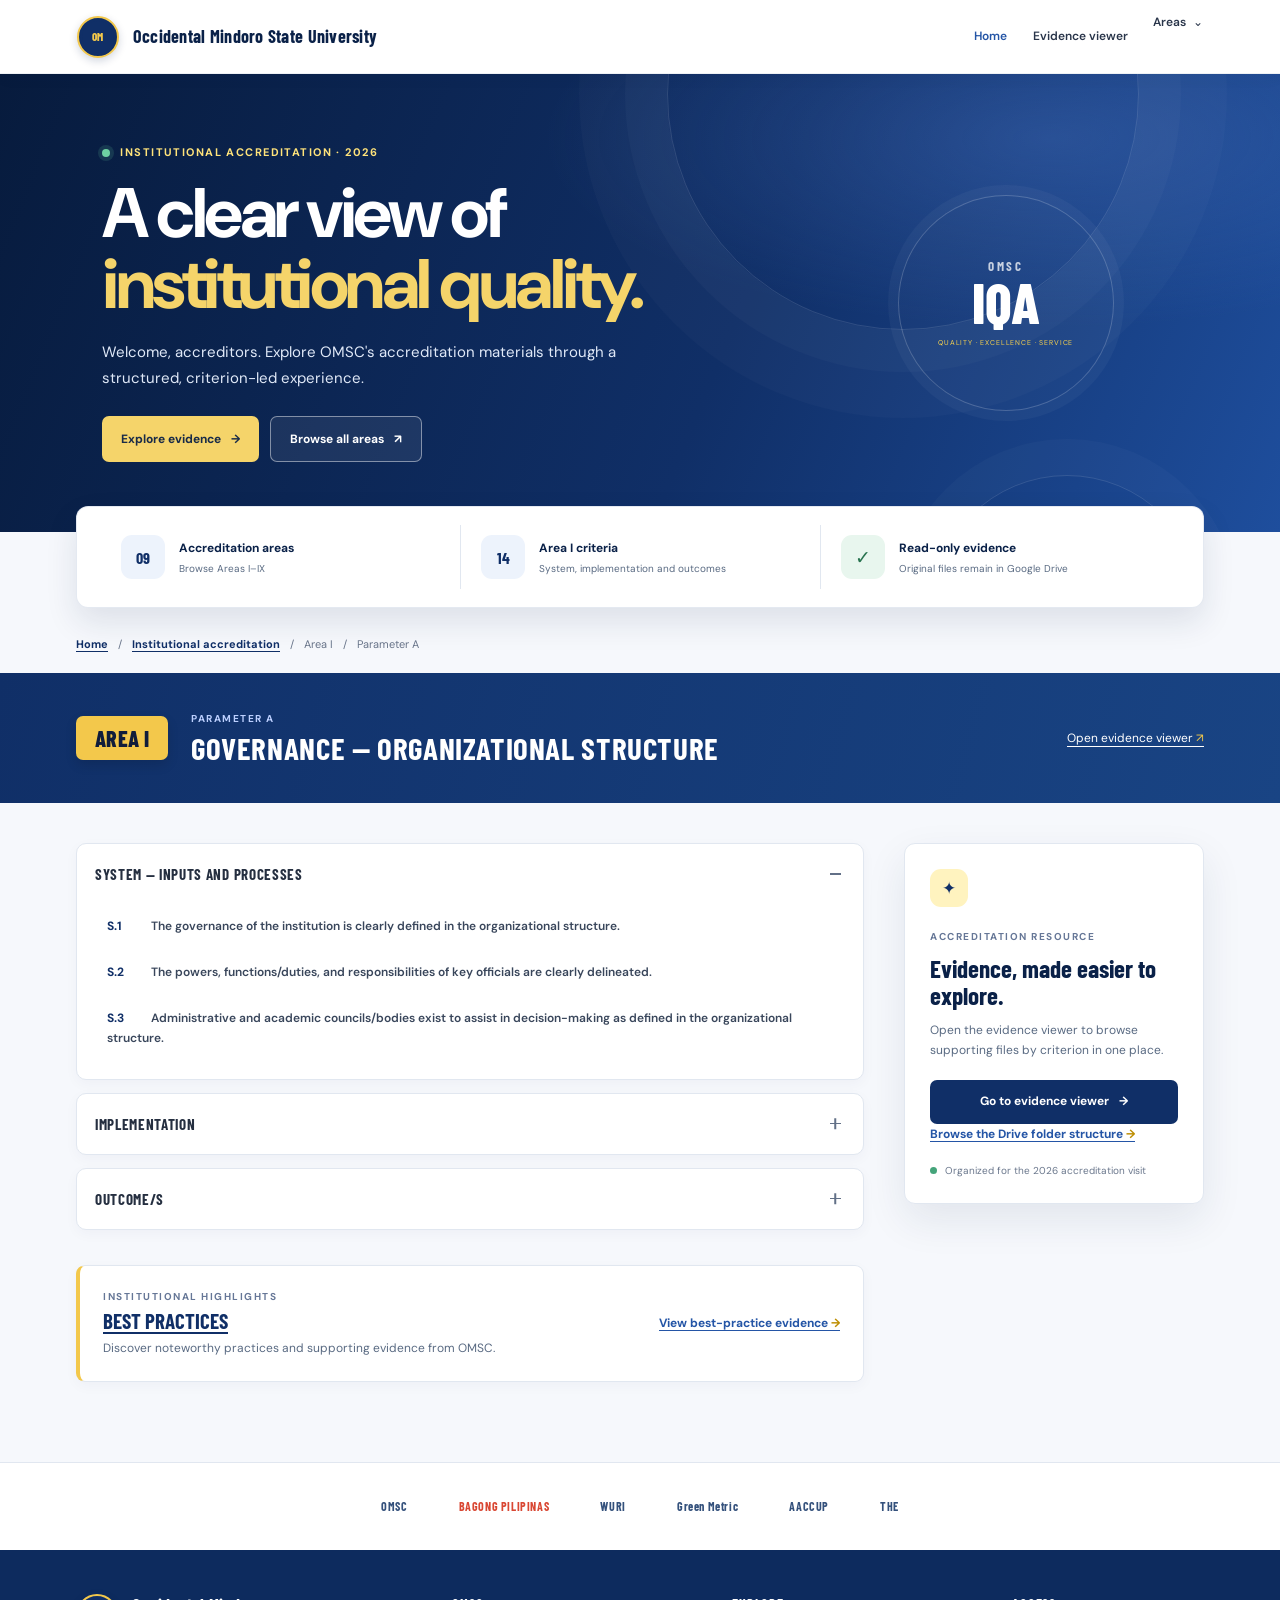
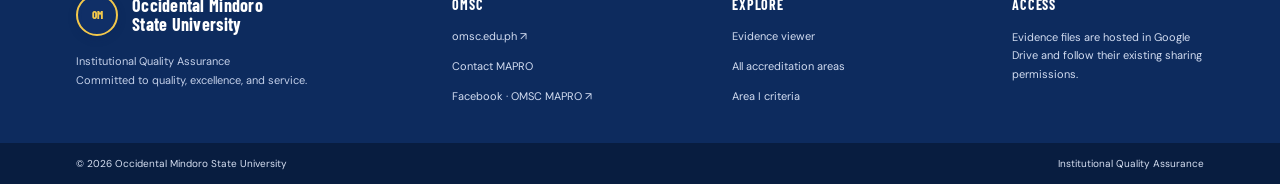
==== commit 842de699: "Add accreditor area landing pages Co-authored-by: Copilot <223556219+Copilot@users.noreply.github.co" ====
--- a/index.html
+++ b/index.html
@@ -6,7 +6,7 @@
     <meta name="theme-color" content="#092b70">
     <meta name="description" content="Explore Occidental Mindoro State University's 2026 institutional accreditation areas, criteria, and supporting evidence.">
     <title>Institutional Accreditation 2026 | OMSC IQA</title>
-    <link rel="stylesheet" href="styles.css?v=7">
+    <link rel="stylesheet" href="styles.css?v=8">
   </head>
   <body>
     <a class="skip-link" href="#main">Skip to content</a>
@@ -21,13 +21,20 @@
       </button>
       <nav class="site-nav" id="site-nav" aria-label="Main navigation">
         <a href="index.html" aria-current="page">Home</a>
-        <a href="#criteria">Area I criteria</a>
         <a href="evidence.html">Evidence viewer</a>
         <details class="areas-menu">
-          <summary>Browse areas <span aria-hidden="true">⌄</span></summary>
+          <summary>Areas <span aria-hidden="true">⌄</span></summary>
           <div class="areas-dropdown">
-            <a href="index.html" aria-current="page">Area I · Governance</a>
-            <a href="evidence.html">Accreditation Evidence Viewer</a>
+            <a href="area.html?area=I">Area I · Governance</a>
+            <a href="area.html?area=II">Area II</a>
+            <a href="area.html?area=III">Area III</a>
+            <a href="area.html?area=IV">Area IV · Research</a>
+            <a href="area.html?area=V">Area V · Extension</a>
+            <a href="area.html?area=VI">Area VI · Student support</a>
+            <a href="area.html?area=VII">Area VII</a>
+            <a href="area.html?area=VIII">Area VIII</a>
+            <a href="area.html?area=IX">Area IX</a>
+            <hr>
             <a href="drive-structure.html">All accreditation areas</a>
           </div>
         </details>
--- a/styles.css
+++ b/styles.css
@@ -38,9 +38,10 @@
 .areas-menu { height: 100%; position: relative; display: flex; align-items: center; }
 .areas-menu > summary { list-style: none; }
 .areas-menu > summary::-webkit-details-marker { display: none; }
-.areas-dropdown { position: absolute; top: calc(100% - 5px); right: 0; width: 245px; background: #fff; border: 1px solid var(--line); border-radius: 10px; box-shadow: var(--shadow); padding: 8px; }
+.areas-dropdown { position: absolute; top: calc(100% - 5px); right: 0; width: 260px; max-height: min(75vh, 560px); overflow-y: auto; background: #fff; border: 1px solid var(--line); border-radius: 10px; box-shadow: var(--shadow); padding: 8px; }
 .areas-dropdown a { display: block; padding: 11px 12px; border-radius: 6px; font-size: 13px; text-decoration: none; }
 .areas-dropdown a:hover, .areas-dropdown a[aria-current="page"] { color: var(--blue); background: var(--pale); }
+.areas-dropdown hr { margin: 7px 8px; border: 0; border-top: 1px solid var(--line); }
 .nav-search { font-size: 23px !important; font-weight: 500; }
 .menu-toggle { display: none; }
 
@@ -584,3 +585,63 @@
   @media (prefers-reduced-motion: reduce) {
     *, *::before, *::after { scroll-behavior: auto !important; transition-duration: .01ms !important; }
   }
+
+  .areas-dropdown a.is-current-area,
+  .areas-dropdown a[aria-current="page"] { color: var(--blue); background: var(--pale); font-weight: 700; }
+
+  .area-view-intro { min-height: 190px; }
+  .area-view-intro h1 { margin: 0; color: #fff; font-size: clamp(34px, 4vw, 48px); letter-spacing: -.035em; }
+  .area-view-intro .intro-copy { max-width: 680px; }
+  .area-view-intro .button { flex: 0 0 auto; }
+  .area-view-workspace { min-height: 680px; grid-template-columns: minmax(260px, 320px) minmax(0, 1fr); }
+  .area-sidebar { position: sticky; top: 74px; align-self: start; max-height: calc(100vh - 74px); overflow-y: auto; }
+  .area-sidebar .sidebar-heading { margin-bottom: 8px; }
+  .area-sidebar .sidebar-heading h2 { font-size: 24px; }
+  .area-label-small { min-width: 42px; height: 36px; font-size: 16px; }
+  .area-navigation { display: grid; gap: 5px; margin: 17px 0; }
+  .area-navigation a { min-height: 43px; padding: 8px 10px; display: grid; grid-template-columns: 28px minmax(0, 1fr) auto; align-items: center; gap: 9px; color: #34445d; border: 1px solid transparent; border-radius: 7px; font-size: 12px; text-decoration: none; transition: color .15s, background .15s, border-color .15s; }
+  .area-navigation a:hover { color: var(--blue); background: #f3f6fb; }
+  .area-navigation a[aria-current="page"] { color: var(--deep-navy); border-color: #dce6f5; background: #eef4ff; font-weight: 700; box-shadow: inset 3px 0 0 var(--blue); }
+  .area-navigation-number { color: #8290a6; font-size: 10px; font-weight: 700; }
+  .area-navigation a[aria-current="page"] .area-navigation-number { color: var(--blue); }
+  .area-navigation-arrow { color: #8593a8; font-size: 19px; line-height: 1; }
+  .area-document-panel { min-width: 0; }
+  .area-document-content { padding: clamp(22px, 3vw, 38px); }
+  .area-document-content .selected-criterion h2 { margin: 0; color: var(--deep-navy); font: 700 27px/1.2 "Barlow Condensed", sans-serif; }
+  .area-metrics { display: grid; grid-template-columns: repeat(2, minmax(0, 1fr)); gap: 12px; margin: 0 0 30px; }
+  .area-metric-card { min-height: 82px; padding: 14px 16px; display: flex; align-items: center; gap: 13px; border: 1px solid var(--line); border-radius: 9px; background: #fbfcfe; }
+  .area-metric-icon { width: 38px; height: 38px; flex: 0 0 38px; display: grid; place-items: center; border-radius: 10px; color: var(--navy); background: #edf3fc; font-size: 18px; }
+  .area-metric-check { color: #28734f; background: #e8f6ee; font-size: 17px; font-weight: 700; }
+  .area-metric-card div { min-width: 0; display: flex; flex-direction: column; gap: 4px; }
+  .area-metric-card strong { color: var(--deep-navy); font-size: 14px; }
+  .area-metric-card span:not(.area-metric-icon) { color: var(--muted); font-size: 10px; line-height: 1.45; }
+  .area-source-section { min-width: 0; padding-top: 22px; border-top: 1px solid var(--line); }
+  .area-source-heading { margin-bottom: 7px; display: flex; align-items: flex-end; justify-content: space-between; gap: 16px; }
+  .area-source-heading .eyebrow { margin-bottom: 3px; }
+  .area-source-heading h2 { margin: 0; color: var(--deep-navy); font: 700 21px "Barlow Condensed", sans-serif; }
+  .area-source-heading .button { flex: 0 0 auto; }
+  .area-source-help { margin: 7px 0 14px; color: var(--muted); font-size: 11px; line-height: 1.6; }
+  .area-source-frame { min-height: 470px; overflow: hidden; border: 1px solid var(--line); border-radius: 9px; background: #fff; }
+  .area-source-frame iframe { width: 100%; height: 470px; display: block; border: 0; }
+
+  @media (max-width: 900px) {
+    .area-view-workspace { grid-template-columns: minmax(0, 1fr); }
+    .area-sidebar { position: static; max-height: none; overflow: visible; }
+    .area-navigation { grid-template-columns: repeat(3, minmax(0, 1fr)); }
+    .area-navigation a { grid-template-columns: 24px minmax(0, 1fr); }
+    .area-navigation-arrow { display: none; }
+  }
+
+  @media (max-width: 700px) {
+    .area-view-intro { min-height: 205px; }
+    .area-view-intro .button { min-height: 40px; }
+    .area-view-workspace { min-height: 0; }
+    .area-navigation { grid-template-columns: repeat(2, minmax(0, 1fr)); gap: 4px; }
+    .area-navigation a { min-height: 42px; padding-inline: 8px; font-size: 11px; }
+    .area-metrics { grid-template-columns: 1fr; gap: 8px; margin-bottom: 22px; }
+    .area-metric-card { min-height: 72px; }
+    .area-source-heading { align-items: flex-start; flex-direction: column; }
+    .area-source-heading .button { min-height: 40px; }
+    .area-source-frame { min-height: 410px; }
+    .area-source-frame iframe { height: 410px; }
+  }
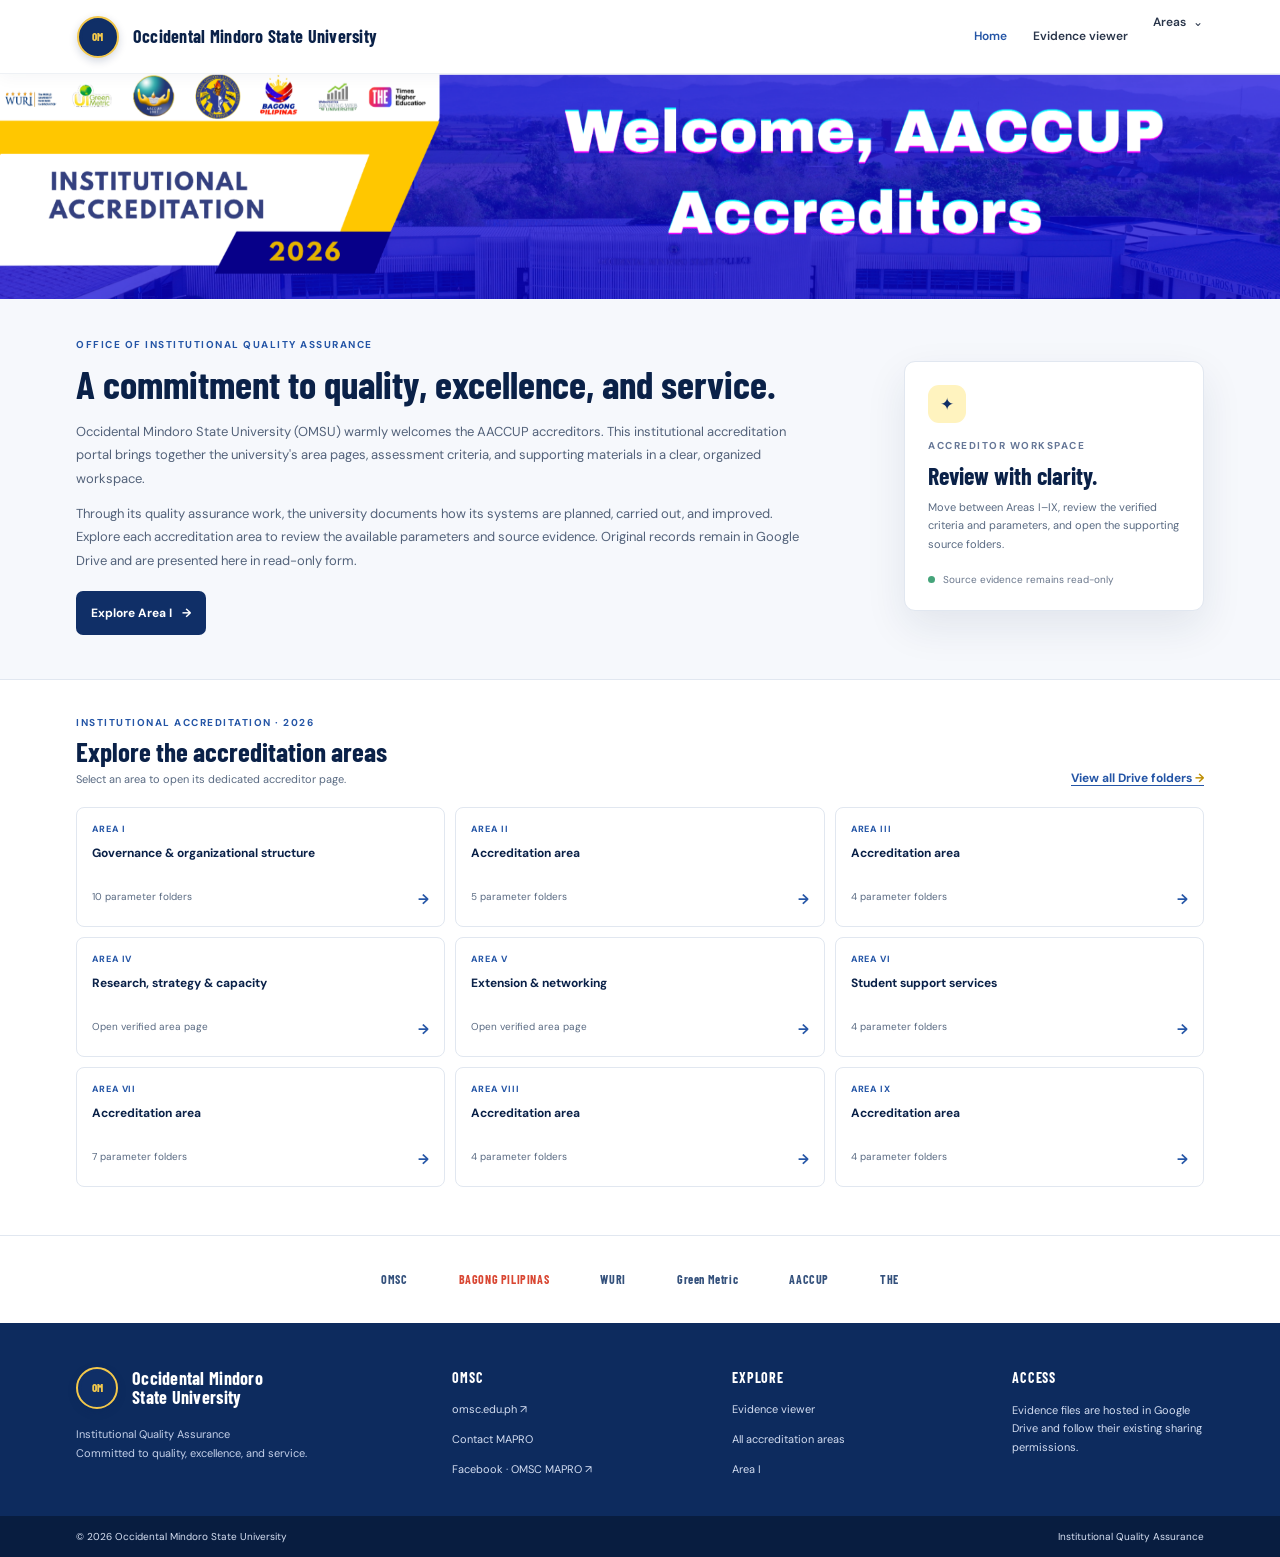
==== commit f36001a9: "Make accreditor welcome page the site landing Co-authored-by: Copilot <223556219+Copilot@users.norep" ====
--- a/index.html
+++ b/index.html
@@ -4,9 +4,9 @@
     <meta charset="utf-8">
     <meta name="viewport" content="width=device-width, initial-scale=1">
     <meta name="theme-color" content="#092b70">
-    <meta name="description" content="Explore Occidental Mindoro State University's 2026 institutional accreditation areas, criteria, and supporting evidence.">
-    <title>Institutional Accreditation 2026 | OMSC IQA</title>
-    <link rel="stylesheet" href="styles.css?v=8">
+    <meta name="description" content="Welcome AACCUP accreditors to Occidental Mindoro State University's institutional quality assurance and 2026 accreditation workspace.">
+    <title>Welcome AACCUP Accreditors | OMSU Institutional Quality Assurance</title>
+    <link rel="stylesheet" href="styles.css?v=9">
   </head>
   <body>
     <a class="skip-link" href="#main">Skip to content</a>
@@ -42,111 +42,48 @@
     </header>
 
     <main id="main">
-      <section class="hero" aria-labelledby="hero-title">
-        <div class="hero-inner">
-          <p class="eyebrow"><span class="hero-status-dot" aria-hidden="true"></span> Institutional Accreditation · 2026</p>
-          <h1 id="hero-title">A clear view of<br><span>institutional quality.</span></h1>
-          <p class="hero-copy">Welcome, accreditors. Explore OMSC's accreditation materials through a structured, criterion-led experience.</p>
-          <div class="hero-actions">
-            <a class="button button-gold" href="evidence.html">Explore evidence <span aria-hidden="true">→</span></a>
-            <a class="button button-outline-light" href="drive-structure.html">Browse all areas <span aria-hidden="true">↗</span></a>
-          </div>
-        </div>
-        <div class="hero-seal" aria-hidden="true"><span>OMSC</span><strong>IQA</strong><small>QUALITY · EXCELLENCE · SERVICE</small></div>
+      <section class="welcome-banner" aria-labelledby="welcome-title">
+        <img src="welcome-banner.png" alt="Institutional Accreditation 2026 — Welcome, AACCUP Accreditors">
+        <h1 id="welcome-title">Welcome, AACCUP Accreditors</h1>
       </section>
 
-      <section class="overview-strip" aria-label="Accreditation overview">
-        <article class="overview-card">
-          <span class="overview-icon" aria-hidden="true">09</span>
-          <div><strong>Accreditation areas</strong><span>Browse Areas I–IX</span></div>
-        </article>
-        <article class="overview-card">
-          <span class="overview-icon" aria-hidden="true">14</span>
-          <div><strong>Area I criteria</strong><span>System, implementation and outcomes</span></div>
-        </article>
-        <article class="overview-card">
-          <span class="overview-icon overview-icon-check" aria-hidden="true">✓</span>
-          <div><strong>Read-only evidence</strong><span>Original files remain in Google Drive</span></div>
-        </article>
+      <section class="welcome-introduction" aria-labelledby="welcome-introduction-title">
+        <div class="welcome-introduction-copy">
+          <p class="eyebrow">Office of Institutional Quality Assurance</p>
+          <h2 id="welcome-introduction-title">A commitment to quality, excellence, and service.</h2>
+          <p>Occidental Mindoro State University (OMSU) warmly welcomes the AACCUP accreditors. This institutional accreditation portal brings together the university's area pages, assessment criteria, and supporting materials in a clear, organized workspace.</p>
+          <p>Through its quality assurance work, the university documents how its systems are planned, carried out, and improved. Explore each accreditation area to review the available parameters and source evidence. Original records remain in Google Drive and are presented here in read-only form.</p>
+          <a class="button button-primary" href="area.html?area=I">Explore Area I <span aria-hidden="true">→</span></a>
+        </div>
+        <aside class="welcome-introduction-note">
+          <span class="side-card-icon" aria-hidden="true">✦</span>
+          <p class="eyebrow">Accreditor workspace</p>
+          <h3>Review with clarity.</h3>
+          <p>Move between Areas I–IX, review the verified criteria and parameters, and open the supporting source folders.</p>
+          <div class="side-card-note"><span class="status-dot"></span> Source evidence remains read-only</div>
+        </aside>
       </section>
 
-      <div class="breadcrumb-wrap">
-        <nav class="breadcrumbs" aria-label="Breadcrumb">
-          <a href="index.html">Home</a><span aria-hidden="true">/</span>
-          <a href="drive-structure.html">Institutional accreditation</a><span aria-hidden="true">/</span>
-          <span>Area I</span><span aria-hidden="true">/</span>
-          <span aria-current="page">Parameter A</span>
-        </nav>
-      </div>
-
-      <section class="area-heading">
-        <div class="area-heading-inner">
-          <span class="area-label">AREA I</span>
+      <section class="home-area-directory" aria-labelledby="home-area-title">
+        <div class="home-area-heading">
           <div>
-            <p class="eyebrow">Parameter A</p>
-            <h2>Governance — Organizational Structure</h2>
+            <p class="eyebrow">Institutional Accreditation · 2026</p>
+            <h2 id="home-area-title">Explore the accreditation areas</h2>
+            <p>Select an area to open its dedicated accreditor page.</p>
           </div>
-          <a class="heading-action" href="evidence.html">Open evidence viewer <span aria-hidden="true">↗</span></a>
+          <a class="text-link" href="drive-structure.html">View all Drive folders <span aria-hidden="true">→</span></a>
         </div>
-      </section>
-
-      <section class="content-layout" id="criteria" aria-label="Parameter A criteria">
-        <div class="criteria-column">
-          <article class="criteria-section">
-            <details open>
-              <summary><span>System — Inputs and Processes</span><span class="summary-icon" aria-hidden="true"></span></summary>
-              <ul class="criteria-list">
-                <li><a href="evidence.html?criterion=S.1"><span class="criterion-id">S.1</span> The governance of the institution is clearly defined in the organizational structure.</a></li>
-                <li><a href="evidence.html?criterion=S.2"><span class="criterion-id">S.2</span> The powers, functions/duties, and responsibilities of key officials are clearly delineated.</a></li>
-                <li><a href="evidence.html?criterion=S.3"><span class="criterion-id">S.3</span> Administrative and academic councils/bodies exist to assist in decision-making as defined in the organizational structure.</a></li>
-              </ul>
-            </details>
-          </article>
-
-          <article class="criteria-section">
-            <details>
-              <summary><span>Implementation</span><span class="summary-icon" aria-hidden="true"></span></summary>
-              <ul class="criteria-list">
-                <li><a href="evidence.html?criterion=I.1"><span class="criterion-id">I.1</span> The policy-making body demonstrates strong leadership and supports the institution's programs and operations.</a></li>
-                <li><a href="evidence.html?criterion=I.2"><span class="criterion-id">I.2</span> The key officials follow the functional relationship structure in decision-making.</a></li>
-                <li><a href="evidence.html?criterion=I.3"><span class="criterion-id">I.3</span> The organizational structure is used in defining the lines of communication and coordination.</a></li>
-                <li><a href="evidence.html?criterion=I.4"><span class="criterion-id">I.4</span> The Administrative and Academic Councils function effectively.</a></li>
-              </ul>
-            </details>
-          </article>
-
-          <article class="criteria-section">
-            <details>
-              <summary><span>Outcome/s</span><span class="summary-icon" aria-hidden="true"></span></summary>
-              <ul class="criteria-list">
-                <li><a href="evidence.html?criterion=O.1"><span class="criterion-id">O.1</span> Functions of various units and implementation of programs and projects are well-coordinated.</a></li>
-                <li><a href="evidence.html?criterion=O.2"><span class="criterion-id">O.2</span> Conflict in administrative jurisdictions and official relationships are minimal.</a></li>
-                <li><a href="evidence.html?criterion=O.3"><span class="criterion-id">O.3</span> Stakeholders feel satisfied in the management of the institution.</a></li>
-                <li><a href="evidence.html?criterion=O.4"><span class="criterion-id">O.4</span> Stronger cooperation and coordination among individuals and units are observable.</a></li>
-                <li><a href="evidence.html?criterion=O.5"><span class="criterion-id">O.5</span> The governing body demonstrates integrity and objectivity in all transactions in the pursuit of the mission of the institution.</a></li>
-                <li><a href="evidence.html?criterion=O.6"><span class="criterion-id">O.6</span> Various stakeholders' expression of satisfaction with openness and transparency in the dissemination of the Governing Body's decisions.</a></li>
-              </ul>
-            </details>
-          </article>
-
-          <section class="best-practices">
-            <div>
-              <p class="eyebrow">Institutional highlights</p>
-              <h3><a href="evidence.html?criterion=BP">Best Practices</a></h3>
-              <p>Discover noteworthy practices and supporting evidence from OMSC.</p>
-            </div>
-            <a class="text-link" href="evidence.html?criterion=BP">View best-practice evidence <span aria-hidden="true">→</span></a>
-          </section>
+        <div class="home-area-grid">
+          <a class="home-area-card" href="area.html?area=I"><span>AREA I</span><strong>Governance &amp; organizational structure</strong><span>10 parameter folders <b aria-hidden="true">→</b></span></a>
+          <a class="home-area-card" href="area.html?area=II"><span>AREA II</span><strong>Accreditation area</strong><span>5 parameter folders <b aria-hidden="true">→</b></span></a>
+          <a class="home-area-card" href="area.html?area=III"><span>AREA III</span><strong>Accreditation area</strong><span>4 parameter folders <b aria-hidden="true">→</b></span></a>
+          <a class="home-area-card" href="area.html?area=IV"><span>AREA IV</span><strong>Research, strategy &amp; capacity</strong><span>Open verified area page <b aria-hidden="true">→</b></span></a>
+          <a class="home-area-card" href="area.html?area=V"><span>AREA V</span><strong>Extension &amp; networking</strong><span>Open verified area page <b aria-hidden="true">→</b></span></a>
+          <a class="home-area-card" href="area.html?area=VI"><span>AREA VI</span><strong>Student support services</strong><span>4 parameter folders <b aria-hidden="true">→</b></span></a>
+          <a class="home-area-card" href="area.html?area=VII"><span>AREA VII</span><strong>Accreditation area</strong><span>7 parameter folders <b aria-hidden="true">→</b></span></a>
+          <a class="home-area-card" href="area.html?area=VIII"><span>AREA VIII</span><strong>Accreditation area</strong><span>4 parameter folders <b aria-hidden="true">→</b></span></a>
+          <a class="home-area-card" href="area.html?area=IX"><span>AREA IX</span><strong>Accreditation area</strong><span>4 parameter folders <b aria-hidden="true">→</b></span></a>
         </div>
-        <aside class="side-card">
-          <span class="side-card-icon" aria-hidden="true">✦</span>
-          <p class="eyebrow">Accreditation resource</p>
-          <h3>Evidence, made easier to explore.</h3>
-          <p>Open the evidence viewer to browse supporting files by criterion in one place.</p>
-          <a class="button button-primary" href="evidence.html">Go to evidence viewer <span aria-hidden="true">→</span></a>
-          <p class="side-card-secondary"><a class="text-link" href="drive-structure.html">Browse the Drive folder structure <span aria-hidden="true">→</span></a></p>
-          <div class="side-card-note"><span class="status-dot"></span> Organized for the 2026 accreditation visit</div>
-        </aside>
       </section>
     </main>
 
@@ -160,7 +97,7 @@
           <p>Institutional Quality Assurance<br>Committed to quality, excellence, and service.</p>
         </div>
         <div class="footer-column"><h2>OMSC</h2><a href="https://omsc.edu.ph/" target="_blank" rel="noopener noreferrer">omsc.edu.ph <span aria-hidden="true">↗</span></a><a href="mailto:mapro@omsc.edu.ph">Contact MAPRO</a><a href="https://www.facebook.com/omscmapro" target="_blank" rel="noopener noreferrer">Facebook · OMSC MAPRO <span aria-hidden="true">↗</span></a></div>
-        <div class="footer-column"><h2>Explore</h2><a href="evidence.html">Evidence viewer</a><a href="drive-structure.html">All accreditation areas</a><a href="#criteria">Area I criteria</a></div>
+        <div class="footer-column"><h2>Explore</h2><a href="evidence.html">Evidence viewer</a><a href="drive-structure.html">All accreditation areas</a><a href="area.html?area=I">Area I</a></div>
         <div class="footer-column"><h2>Access</h2><span>Evidence files are hosted in Google Drive and follow their existing sharing permissions.</span></div>
       </div>
       <div class="footer-bottom"><span>© 2026 Occidental Mindoro State University</span><span>Institutional Quality Assurance</span></div>
--- a/styles.css
+++ b/styles.css
@@ -623,8 +623,54 @@
   .area-source-help { margin: 7px 0 14px; color: var(--muted); font-size: 11px; line-height: 1.6; }
   .area-source-frame { min-height: 470px; overflow: hidden; border: 1px solid var(--line); border-radius: 9px; background: #fff; }
   .area-source-frame iframe { width: 100%; height: 470px; display: block; border: 0; }
+  .area-parameter-section { margin-bottom: 27px; }
+  .area-parameter-list { display: grid; grid-template-columns: repeat(2, minmax(0, 1fr)); gap: 8px; }
+  .area-parameter-card { min-width: 0; min-height: 48px; padding: 9px 11px; display: flex; align-items: center; gap: 10px; border: 1px solid var(--line); border-radius: 7px; background: #fff; }
+  .area-parameter-card strong { color: #35445c; font-size: 11px; line-height: 1.45; overflow-wrap: anywhere; }
+  .area-parameter-number { width: 27px; height: 27px; flex: 0 0 27px; display: grid; place-items: center; color: var(--blue); border-radius: 7px; background: #edf3fc; font-size: 9px; font-weight: 800; }
+  .area-parameter-file { background: #fbfcfe; }
+  .area-parameter-file .area-parameter-number { width: auto; padding: 0 5px; color: #8c6d1a; background: #fff4cf; }
+  .area-criteria-panel { margin-bottom: 28px; }
+  .area-criteria-panel[hidden] { display: none; }
+  .area-criteria-panel > .area-source-heading { margin-bottom: 12px; }
+  .area-criteria-panel .criteria-section { margin-bottom: 9px; padding: 0 12px; border: 1px solid var(--line); border-radius: 8px; background: #fff; }
+  .area-criteria-panel .criteria-section details > summary { min-height: 49px; font-size: 13px; }
+  .area-criteria-panel .criteria-list { padding-bottom: 13px; }
+  .area-criteria-panel .criteria-list li { padding: 3px 0; }
+  .area-criteria-panel .criteria-list a { display: block; padding: 8px 9px; border-radius: 5px; font-size: 11px; text-decoration: none; }
+  .area-criteria-panel .criteria-list a:hover { background: #f3f6fb; }
+  .area-criteria-panel .best-practices { margin-top: 11px; padding: 15px; border: 1px solid var(--line); border-left: 3px solid var(--gold); border-radius: 7px; background: #fbfcfe; }
+  .area-criteria-panel .best-practices h3 { font-size: 17px; }
+  .area-criteria-panel .best-practices p:last-child { font-size: 10px; }
+  .welcome-banner { width: 100%; overflow: hidden; background: #172b87; }
+  .welcome-banner img { width: 100%; height: auto; display: block; }
+  .welcome-banner h1 { position: absolute; width: 1px; height: 1px; padding: 0; margin: -1px; overflow: hidden; clip: rect(0, 0, 0, 0); white-space: nowrap; border: 0; }
+  .welcome-introduction { width: min(1128px, calc(100% - 48px)); margin: 38px auto 44px; display: grid; grid-template-columns: minmax(0, 1fr) 300px; gap: 38px; align-items: center; }
+  .welcome-introduction-copy { max-width: 740px; }
+  .welcome-introduction-copy .eyebrow { color: var(--blue); }
+  .welcome-introduction-copy h2 { max-width: 700px; margin: 0 0 14px; color: var(--deep-navy); font: 700 clamp(27px, 3.4vw, 39px)/1.12 "Barlow Condensed", sans-serif; }
+  .welcome-introduction-copy > p:not(.eyebrow) { max-width: 730px; margin: 0 0 12px; color: #53627a; font-size: 13px; line-height: 1.8; }
+  .welcome-introduction-copy .button { margin-top: 7px; }
+  .welcome-introduction-note { padding: 23px; border: 1px solid var(--line); border-radius: 11px; background: #fff; box-shadow: var(--shadow); }
+  .welcome-introduction-note .side-card-icon { margin-bottom: 15px; }
+  .welcome-introduction-note h3 { margin: 0 0 8px; color: var(--deep-navy); font: 700 24px/1.1 "Barlow Condensed", sans-serif; }
+  .welcome-introduction-note > p:not(.eyebrow) { margin: 0; color: var(--muted); font-size: 11px; line-height: 1.7; }
+  .home-area-directory { padding: 35px max(calc((100vw - 1128px)/2), 24px) 48px; background: #fff; border-top: 1px solid var(--line); }
+  .home-area-heading { max-width: 1128px; margin: 0 auto 19px; display: flex; justify-content: space-between; align-items: flex-end; gap: 16px; }
+  .home-area-heading .eyebrow { margin-bottom: 4px; color: var(--blue); }
+  .home-area-heading h2 { margin: 0; color: var(--deep-navy); font: 700 27px "Barlow Condensed", sans-serif; }
+  .home-area-heading p:not(.eyebrow) { margin: 4px 0 0; color: var(--muted); font-size: 11px; }
+  .home-area-grid { max-width: 1128px; margin: 0 auto; display: grid; grid-template-columns: repeat(3, minmax(0, 1fr)); gap: 10px; }
+  .home-area-card { min-width: 0; min-height: 120px; padding: 15px; display: flex; flex-direction: column; align-items: flex-start; gap: 8px; border: 1px solid var(--line); border-radius: 8px; background: #fff; text-decoration: none; transition: transform .15s, box-shadow .15s, border-color .15s; }
+  .home-area-card:hover { transform: translateY(-2px); border-color: #a9bddb; box-shadow: 0 8px 20px rgba(17,39,75,.08); }
+  .home-area-card > span:first-child { color: var(--blue); font-size: 9px; font-weight: 800; letter-spacing: .1em; }
+  .home-area-card strong { color: var(--deep-navy); font-size: 12px; line-height: 1.4; }
+  .home-area-card > span:last-child { width: 100%; margin-top: auto; display: flex; justify-content: space-between; gap: 8px; color: var(--muted); font-size: 10px; }
+  .home-area-card b { color: var(--blue); font-size: 14px; }
 
   @media (max-width: 900px) {
+    .welcome-introduction { grid-template-columns: minmax(0, 1fr) 255px; gap: 24px; }
+    .home-area-grid { grid-template-columns: repeat(2, minmax(0, 1fr)); }
     .area-view-workspace { grid-template-columns: minmax(0, 1fr); }
     .area-sidebar { position: static; max-height: none; overflow: visible; }
     .area-navigation { grid-template-columns: repeat(3, minmax(0, 1fr)); }
@@ -633,6 +679,18 @@
   }
 
   @media (max-width: 700px) {
+    .welcome-banner { min-height: 265px; padding: 34px 22px; display: flex; align-items: center; background: linear-gradient(125deg, #071b3d, #123a91 75%, #1e4e9d); }
+    .welcome-banner img { display: none; }
+    .welcome-banner h1 { position: static; width: auto; height: auto; padding: 0; margin: 0; overflow: visible; clip: auto; white-space: normal; color: #fff; font: 800 clamp(39px, 11vw, 54px)/1.03 "Barlow Condensed", sans-serif; letter-spacing: -.02em; }
+    .welcome-introduction { width: calc(100% - 36px); margin: 28px auto 32px; grid-template-columns: 1fr; gap: 19px; }
+    .welcome-introduction-copy h2 { font-size: 30px; }
+    .welcome-introduction-copy > p:not(.eyebrow) { font-size: 12px; }
+    .welcome-introduction-note { padding: 19px; }
+    .home-area-directory { padding: 27px 18px 34px; }
+    .home-area-heading { align-items: flex-start; flex-direction: column; }
+    .home-area-heading h2 { font-size: 25px; }
+    .home-area-grid { grid-template-columns: 1fr; gap: 8px; }
+    .home-area-card { min-height: 104px; }
     .area-view-intro { min-height: 205px; }
     .area-view-intro .button { min-height: 40px; }
     .area-view-workspace { min-height: 0; }
@@ -644,4 +702,9 @@
     .area-source-heading .button { min-height: 40px; }
     .area-source-frame { min-height: 410px; }
     .area-source-frame iframe { height: 410px; }
-  }
+    .area-parameter-list { grid-template-columns: 1fr; gap: 6px; }
+    .area-parameter-card { min-height: 44px; }
+    .area-criteria-panel .area-source-heading { align-items: flex-start; flex-direction: column; }
+    .area-criteria-panel .criteria-section { padding-inline: 9px; }
+    .area-criteria-panel .criteria-list a { font-size: 10px; }
+  }
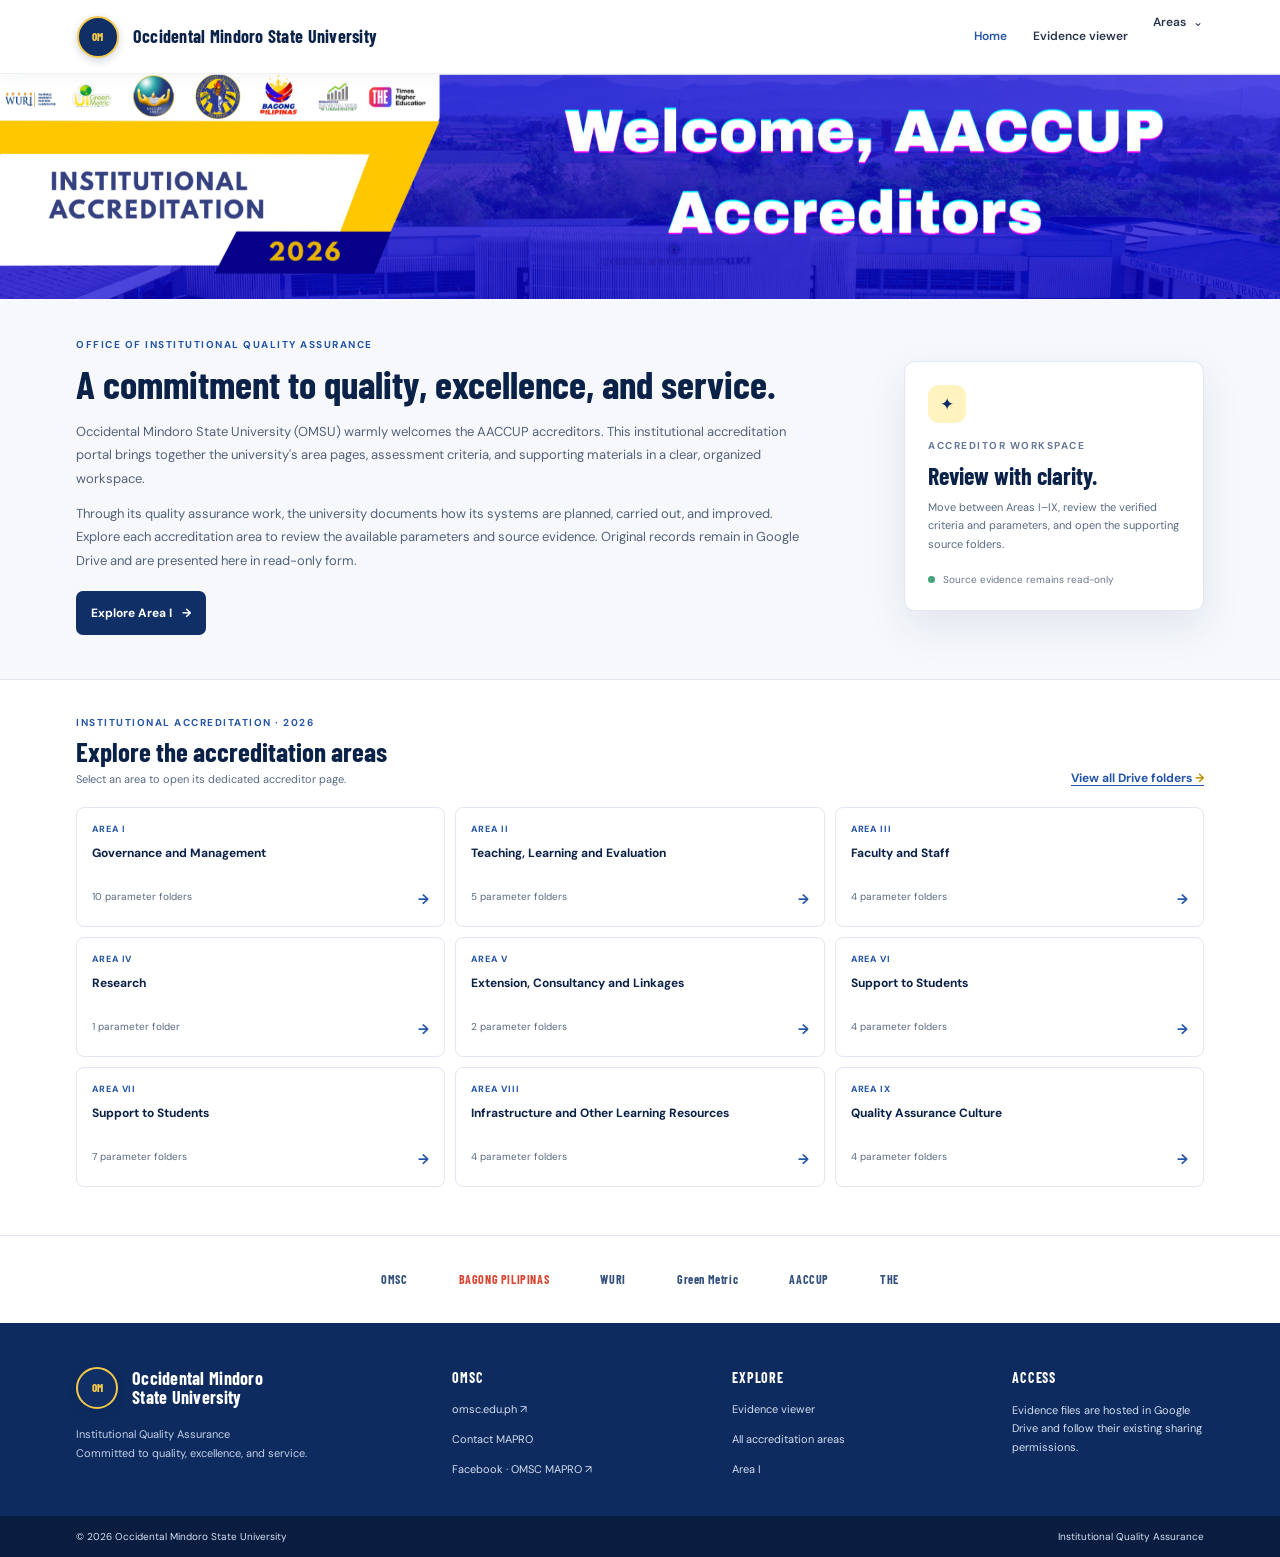
==== commit 338ebd66: "Apply area titles and parameter hierarchy Co-authored-by: Copilot <223556219+Copilot@users.noreply.g" ====
--- a/index.html
+++ b/index.html
@@ -25,15 +25,15 @@
         <details class="areas-menu">
           <summary>Areas <span aria-hidden="true">⌄</span></summary>
           <div class="areas-dropdown">
-            <a href="area.html?area=I">Area I · Governance</a>
-            <a href="area.html?area=II">Area II</a>
-            <a href="area.html?area=III">Area III</a>
+            <a href="area.html?area=I">Area I · Governance and Management</a>
+            <a href="area.html?area=II">Area II · Teaching, Learning and Evaluation</a>
+            <a href="area.html?area=III">Area III · Faculty and Staff</a>
             <a href="area.html?area=IV">Area IV · Research</a>
-            <a href="area.html?area=V">Area V · Extension</a>
-            <a href="area.html?area=VI">Area VI · Student support</a>
-            <a href="area.html?area=VII">Area VII</a>
-            <a href="area.html?area=VIII">Area VIII</a>
-            <a href="area.html?area=IX">Area IX</a>
+            <a href="area.html?area=V">Area V · Extension, Consultancy and Linkages</a>
+            <a href="area.html?area=VI">Area VI · Support to Students</a>
+            <a href="area.html?area=VII">Area VII · Support to Students</a>
+            <a href="area.html?area=VIII">Area VIII · Infrastructure and Other Learning Resources</a>
+            <a href="area.html?area=IX">Area IX · Quality Assurance Culture</a>
             <hr>
             <a href="drive-structure.html">All accreditation areas</a>
           </div>
@@ -74,15 +74,15 @@
           <a class="text-link" href="drive-structure.html">View all Drive folders <span aria-hidden="true">→</span></a>
         </div>
         <div class="home-area-grid">
-          <a class="home-area-card" href="area.html?area=I"><span>AREA I</span><strong>Governance &amp; organizational structure</strong><span>10 parameter folders <b aria-hidden="true">→</b></span></a>
-          <a class="home-area-card" href="area.html?area=II"><span>AREA II</span><strong>Accreditation area</strong><span>5 parameter folders <b aria-hidden="true">→</b></span></a>
-          <a class="home-area-card" href="area.html?area=III"><span>AREA III</span><strong>Accreditation area</strong><span>4 parameter folders <b aria-hidden="true">→</b></span></a>
-          <a class="home-area-card" href="area.html?area=IV"><span>AREA IV</span><strong>Research, strategy &amp; capacity</strong><span>Open verified area page <b aria-hidden="true">→</b></span></a>
-          <a class="home-area-card" href="area.html?area=V"><span>AREA V</span><strong>Extension &amp; networking</strong><span>Open verified area page <b aria-hidden="true">→</b></span></a>
-          <a class="home-area-card" href="area.html?area=VI"><span>AREA VI</span><strong>Student support services</strong><span>4 parameter folders <b aria-hidden="true">→</b></span></a>
-          <a class="home-area-card" href="area.html?area=VII"><span>AREA VII</span><strong>Accreditation area</strong><span>7 parameter folders <b aria-hidden="true">→</b></span></a>
-          <a class="home-area-card" href="area.html?area=VIII"><span>AREA VIII</span><strong>Accreditation area</strong><span>4 parameter folders <b aria-hidden="true">→</b></span></a>
-          <a class="home-area-card" href="area.html?area=IX"><span>AREA IX</span><strong>Accreditation area</strong><span>4 parameter folders <b aria-hidden="true">→</b></span></a>
+          <a class="home-area-card" href="area.html?area=I"><span>AREA I</span><strong>Governance and Management</strong><span>10 parameter folders <b aria-hidden="true">→</b></span></a>
+          <a class="home-area-card" href="area.html?area=II"><span>AREA II</span><strong>Teaching, Learning and Evaluation</strong><span>5 parameter folders <b aria-hidden="true">→</b></span></a>
+          <a class="home-area-card" href="area.html?area=III"><span>AREA III</span><strong>Faculty and Staff</strong><span>4 parameter folders <b aria-hidden="true">→</b></span></a>
+          <a class="home-area-card" href="area.html?area=IV"><span>AREA IV</span><strong>Research</strong><span>1 parameter folder <b aria-hidden="true">→</b></span></a>
+          <a class="home-area-card" href="area.html?area=V"><span>AREA V</span><strong>Extension, Consultancy and Linkages</strong><span>2 parameter folders <b aria-hidden="true">→</b></span></a>
+          <a class="home-area-card" href="area.html?area=VI"><span>AREA VI</span><strong>Support to Students</strong><span>4 parameter folders <b aria-hidden="true">→</b></span></a>
+          <a class="home-area-card" href="area.html?area=VII"><span>AREA VII</span><strong>Support to Students</strong><span>7 parameter folders <b aria-hidden="true">→</b></span></a>
+          <a class="home-area-card" href="area.html?area=VIII"><span>AREA VIII</span><strong>Infrastructure and Other Learning Resources</strong><span>4 parameter folders <b aria-hidden="true">→</b></span></a>
+          <a class="home-area-card" href="area.html?area=IX"><span>AREA IX</span><strong>Quality Assurance Culture</strong><span>4 parameter folders <b aria-hidden="true">→</b></span></a>
         </div>
       </section>
     </main>
--- a/styles.css
+++ b/styles.css
@@ -598,23 +598,30 @@
   .area-sidebar .sidebar-heading { margin-bottom: 8px; }
   .area-sidebar .sidebar-heading h2 { font-size: 24px; }
   .area-label-small { min-width: 42px; height: 36px; font-size: 16px; }
-  .area-navigation { display: grid; gap: 5px; margin: 17px 0; }
-  .area-navigation a { min-height: 43px; padding: 8px 10px; display: grid; grid-template-columns: 28px minmax(0, 1fr) auto; align-items: center; gap: 9px; color: #34445d; border: 1px solid transparent; border-radius: 7px; font-size: 12px; text-decoration: none; transition: color .15s, background .15s, border-color .15s; }
-  .area-navigation a:hover { color: var(--blue); background: #f3f6fb; }
-  .area-navigation a[aria-current="page"] { color: var(--deep-navy); border-color: #dce6f5; background: #eef4ff; font-weight: 700; box-shadow: inset 3px 0 0 var(--blue); }
+  .area-navigation { display: grid; gap: 4px; margin: 17px 0; }
+  .area-navigation-item { min-width: 0; }
+  .area-navigation-trigger { width: 100%; min-height: 43px; padding: 8px 10px; display: grid; grid-template-columns: 28px minmax(0, 1fr) auto; align-items: center; gap: 9px; color: #34445d; border: 1px solid transparent; border-radius: 7px; background: transparent; font-size: 12px; text-align: left; cursor: pointer; transition: color .15s, background .15s, border-color .15s; }
+  .area-navigation-trigger:hover { color: var(--blue); background: #f3f6fb; }
+  .area-navigation-trigger[aria-current="page"] { color: var(--deep-navy); border-color: #dce6f5; background: #eef4ff; font-weight: 700; }
   .area-navigation-number { color: #8290a6; font-size: 10px; font-weight: 700; }
-  .area-navigation a[aria-current="page"] .area-navigation-number { color: var(--blue); }
-  .area-navigation-arrow { color: #8593a8; font-size: 19px; line-height: 1; }
+  .area-navigation-trigger[aria-current="page"] .area-navigation-number { color: var(--blue); }
+  .area-navigation-arrow { color: #8593a8; font-size: 15px; line-height: 1; transition: transform .15s; }
+  .area-navigation-trigger[aria-expanded="true"] .area-navigation-arrow { transform: rotate(180deg); }
+  .area-parameter-menu { margin: 3px 0 7px 20px; padding: 4px 0 4px 12px; border-left: 1px solid #dce4f0; }
+  .area-parameter-menu[hidden] { display: none; }
+  .area-parameter-link { min-height: 36px; padding: 7px 9px; display: block; color: #58677e; border-radius: 5px; font-size: 11px; line-height: 1.45; text-decoration: none; }
+  .area-parameter-link:hover { color: var(--blue); background: #f3f6fb; }
+  .area-parameter-link[aria-current="page"] { color: var(--deep-navy); background: #eef4ff; font-weight: 700; box-shadow: inset 2px 0 0 var(--blue); }
   .area-document-panel { min-width: 0; }
   .area-document-content { padding: clamp(22px, 3vw, 38px); }
   .area-document-content .selected-criterion h2 { margin: 0; color: var(--deep-navy); font: 700 27px/1.2 "Barlow Condensed", sans-serif; }
-  .area-metrics { display: grid; grid-template-columns: repeat(2, minmax(0, 1fr)); gap: 12px; margin: 0 0 30px; }
-  .area-metric-card { min-height: 82px; padding: 14px 16px; display: flex; align-items: center; gap: 13px; border: 1px solid var(--line); border-radius: 9px; background: #fbfcfe; }
-  .area-metric-icon { width: 38px; height: 38px; flex: 0 0 38px; display: grid; place-items: center; border-radius: 10px; color: var(--navy); background: #edf3fc; font-size: 18px; }
-  .area-metric-check { color: #28734f; background: #e8f6ee; font-size: 17px; font-weight: 700; }
-  .area-metric-card div { min-width: 0; display: flex; flex-direction: column; gap: 4px; }
-  .area-metric-card strong { color: var(--deep-navy); font-size: 14px; }
-  .area-metric-card span:not(.area-metric-icon) { color: var(--muted); font-size: 10px; line-height: 1.45; }
+  .area-selection-banner { min-height: 64px; margin: -5px 0 24px; padding: 12px 14px; display: flex; align-items: center; gap: 12px; border: 1px solid var(--line); border-radius: 8px; background: #fbfcfe; }
+  .area-selection-banner .area-metric-icon { width: 36px; height: 36px; flex: 0 0 36px; display: grid; place-items: center; border-radius: 9px; color: var(--navy); background: #edf3fc; font-size: 17px; }
+  .area-selection-banner > div { min-width: 0; display: flex; flex-direction: column; gap: 2px; }
+  .area-selection-banner .eyebrow { margin: 0; font-size: 8px; }
+  .area-selection-banner strong { color: var(--deep-navy); font-size: 12px; line-height: 1.4; overflow-wrap: anywhere; }
+  .area-readonly-badge { margin-left: auto; display: inline-flex; align-items: center; gap: 7px; color: var(--muted); font-size: 10px; white-space: nowrap; }
+  .area-readonly-badge .status-dot { margin: 0; }
   .area-source-section { min-width: 0; padding-top: 22px; border-top: 1px solid var(--line); }
   .area-source-heading { margin-bottom: 7px; display: flex; align-items: flex-end; justify-content: space-between; gap: 16px; }
   .area-source-heading .eyebrow { margin-bottom: 3px; }
@@ -623,13 +630,6 @@
   .area-source-help { margin: 7px 0 14px; color: var(--muted); font-size: 11px; line-height: 1.6; }
   .area-source-frame { min-height: 470px; overflow: hidden; border: 1px solid var(--line); border-radius: 9px; background: #fff; }
   .area-source-frame iframe { width: 100%; height: 470px; display: block; border: 0; }
-  .area-parameter-section { margin-bottom: 27px; }
-  .area-parameter-list { display: grid; grid-template-columns: repeat(2, minmax(0, 1fr)); gap: 8px; }
-  .area-parameter-card { min-width: 0; min-height: 48px; padding: 9px 11px; display: flex; align-items: center; gap: 10px; border: 1px solid var(--line); border-radius: 7px; background: #fff; }
-  .area-parameter-card strong { color: #35445c; font-size: 11px; line-height: 1.45; overflow-wrap: anywhere; }
-  .area-parameter-number { width: 27px; height: 27px; flex: 0 0 27px; display: grid; place-items: center; color: var(--blue); border-radius: 7px; background: #edf3fc; font-size: 9px; font-weight: 800; }
-  .area-parameter-file { background: #fbfcfe; }
-  .area-parameter-file .area-parameter-number { width: auto; padding: 0 5px; color: #8c6d1a; background: #fff4cf; }
   .area-criteria-panel { margin-bottom: 28px; }
   .area-criteria-panel[hidden] { display: none; }
   .area-criteria-panel > .area-source-heading { margin-bottom: 12px; }
@@ -674,8 +674,8 @@
     .area-view-workspace { grid-template-columns: minmax(0, 1fr); }
     .area-sidebar { position: static; max-height: none; overflow: visible; }
     .area-navigation { grid-template-columns: repeat(3, minmax(0, 1fr)); }
-    .area-navigation a { grid-template-columns: 24px minmax(0, 1fr); }
-    .area-navigation-arrow { display: none; }
+    .area-navigation-trigger { grid-template-columns: 24px minmax(0, 1fr) auto; }
+    .area-navigation-arrow { display: inline; }
   }
 
   @media (max-width: 700px) {
@@ -695,15 +695,15 @@
     .area-view-intro .button { min-height: 40px; }
     .area-view-workspace { min-height: 0; }
     .area-navigation { grid-template-columns: repeat(2, minmax(0, 1fr)); gap: 4px; }
-    .area-navigation a { min-height: 42px; padding-inline: 8px; font-size: 11px; }
-    .area-metrics { grid-template-columns: 1fr; gap: 8px; margin-bottom: 22px; }
-    .area-metric-card { min-height: 72px; }
+    .area-navigation-trigger { min-height: 42px; padding-inline: 8px; font-size: 11px; }
+    .area-parameter-menu { margin-left: 10px; padding-left: 8px; }
+    .area-parameter-link { font-size: 10px; }
+    .area-selection-banner { align-items: flex-start; flex-wrap: wrap; }
+    .area-readonly-badge { margin-left: 48px; }
     .area-source-heading { align-items: flex-start; flex-direction: column; }
     .area-source-heading .button { min-height: 40px; }
     .area-source-frame { min-height: 410px; }
     .area-source-frame iframe { height: 410px; }
-    .area-parameter-list { grid-template-columns: 1fr; gap: 6px; }
-    .area-parameter-card { min-height: 44px; }
     .area-criteria-panel .area-source-heading { align-items: flex-start; flex-direction: column; }
     .area-criteria-panel .criteria-section { padding-inline: 9px; }
     .area-criteria-panel .criteria-list a { font-size: 10px; }
